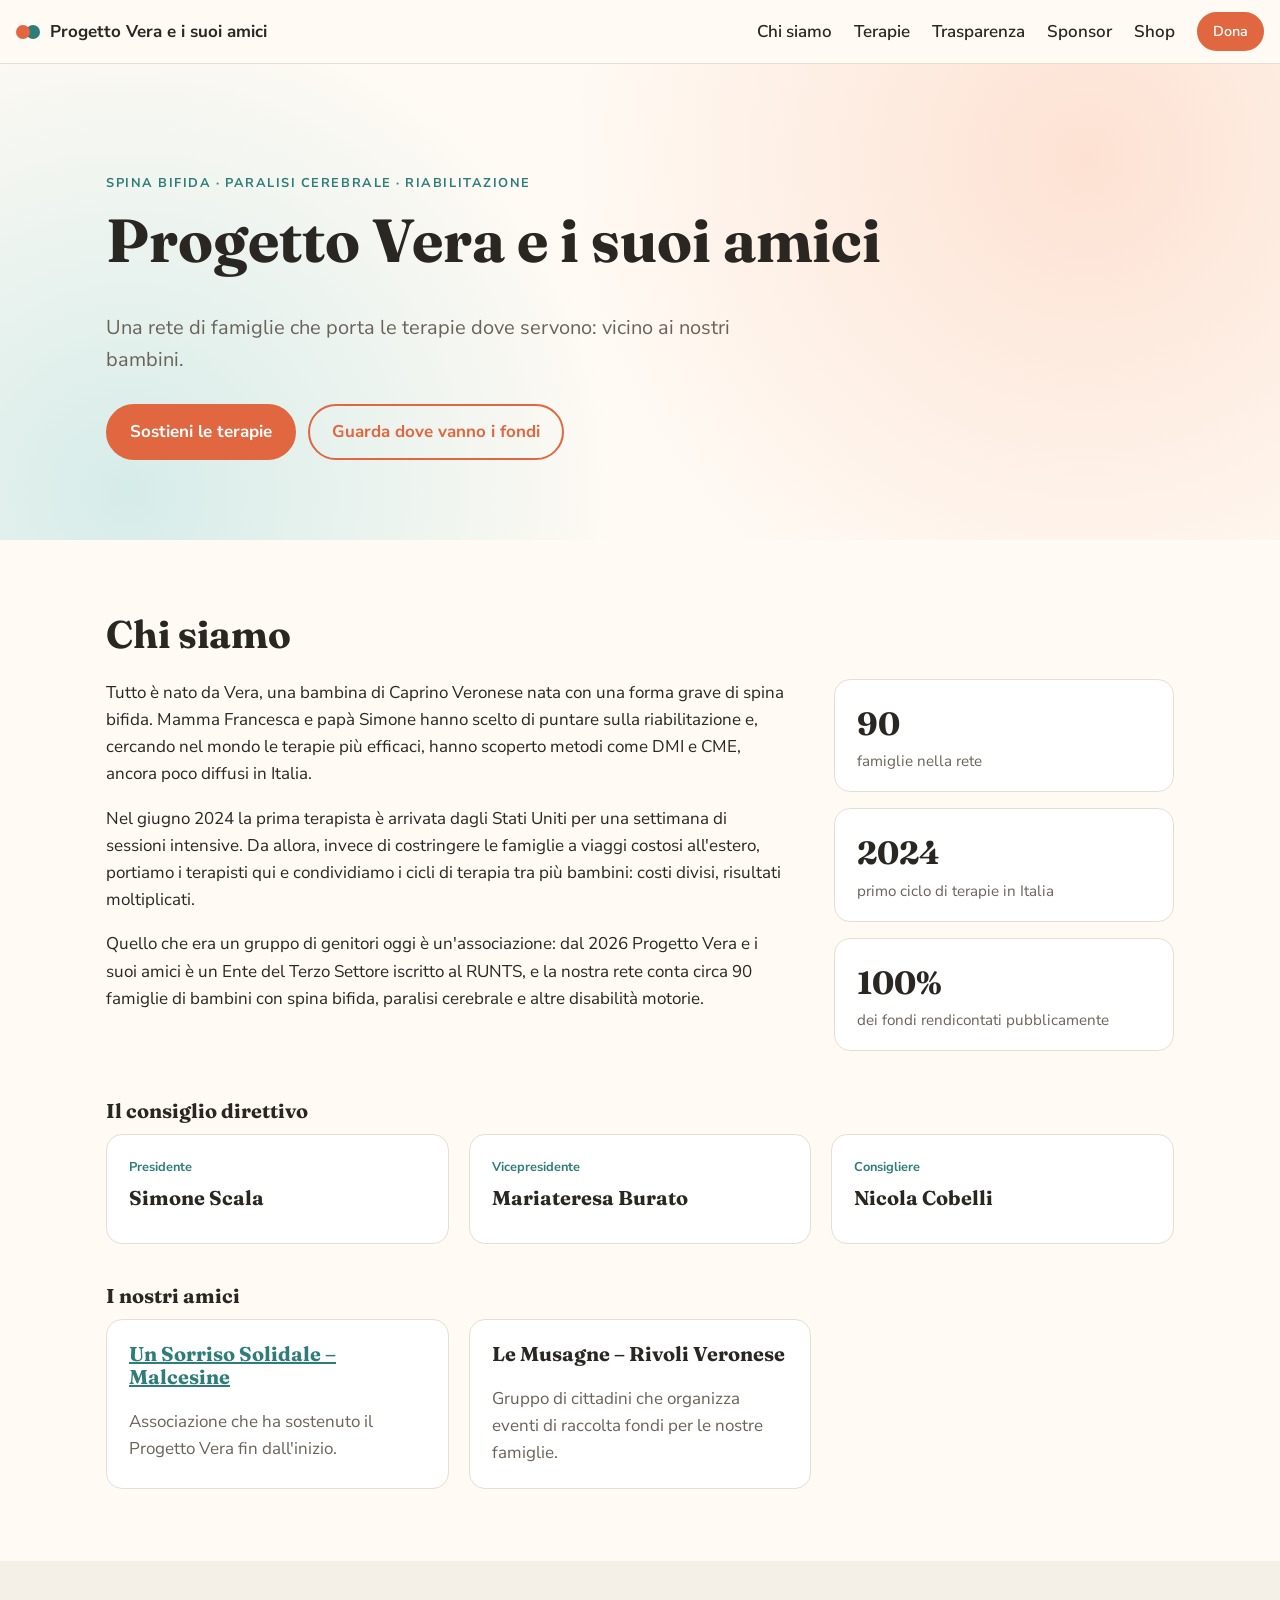
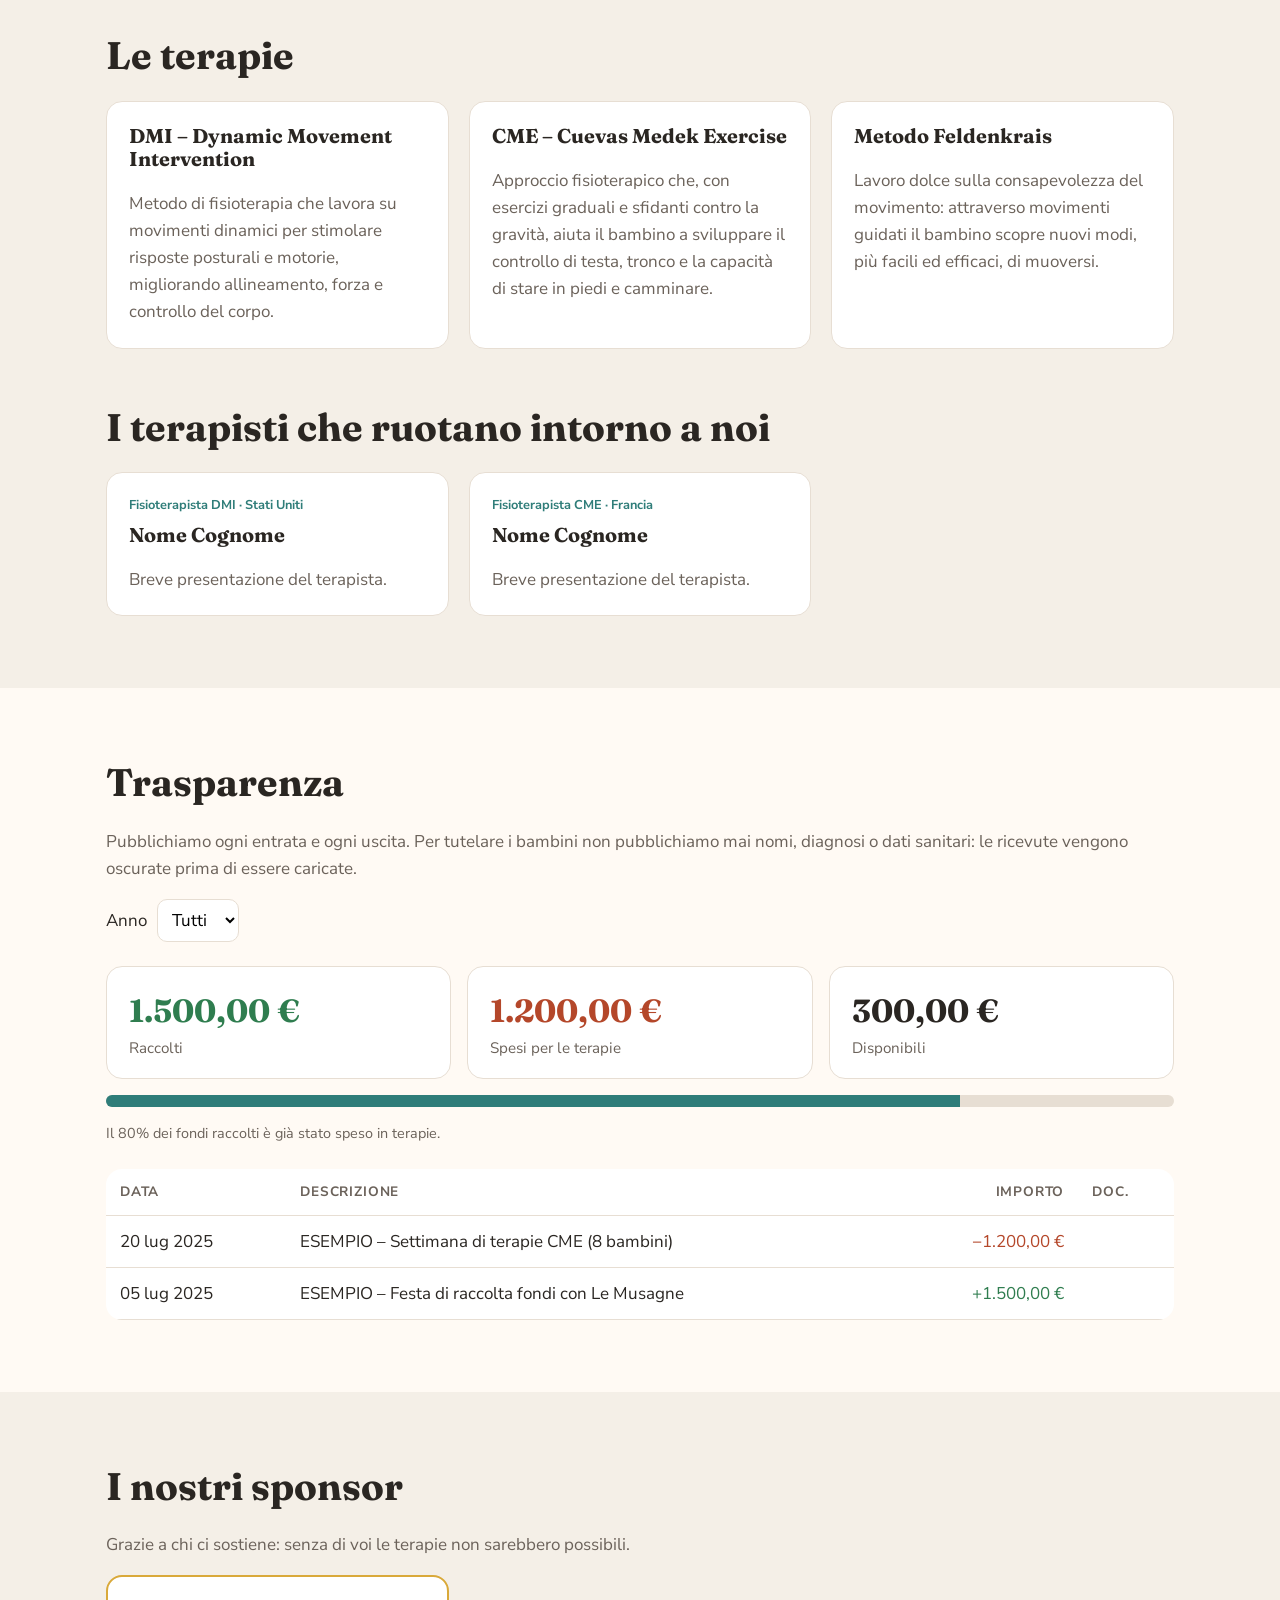
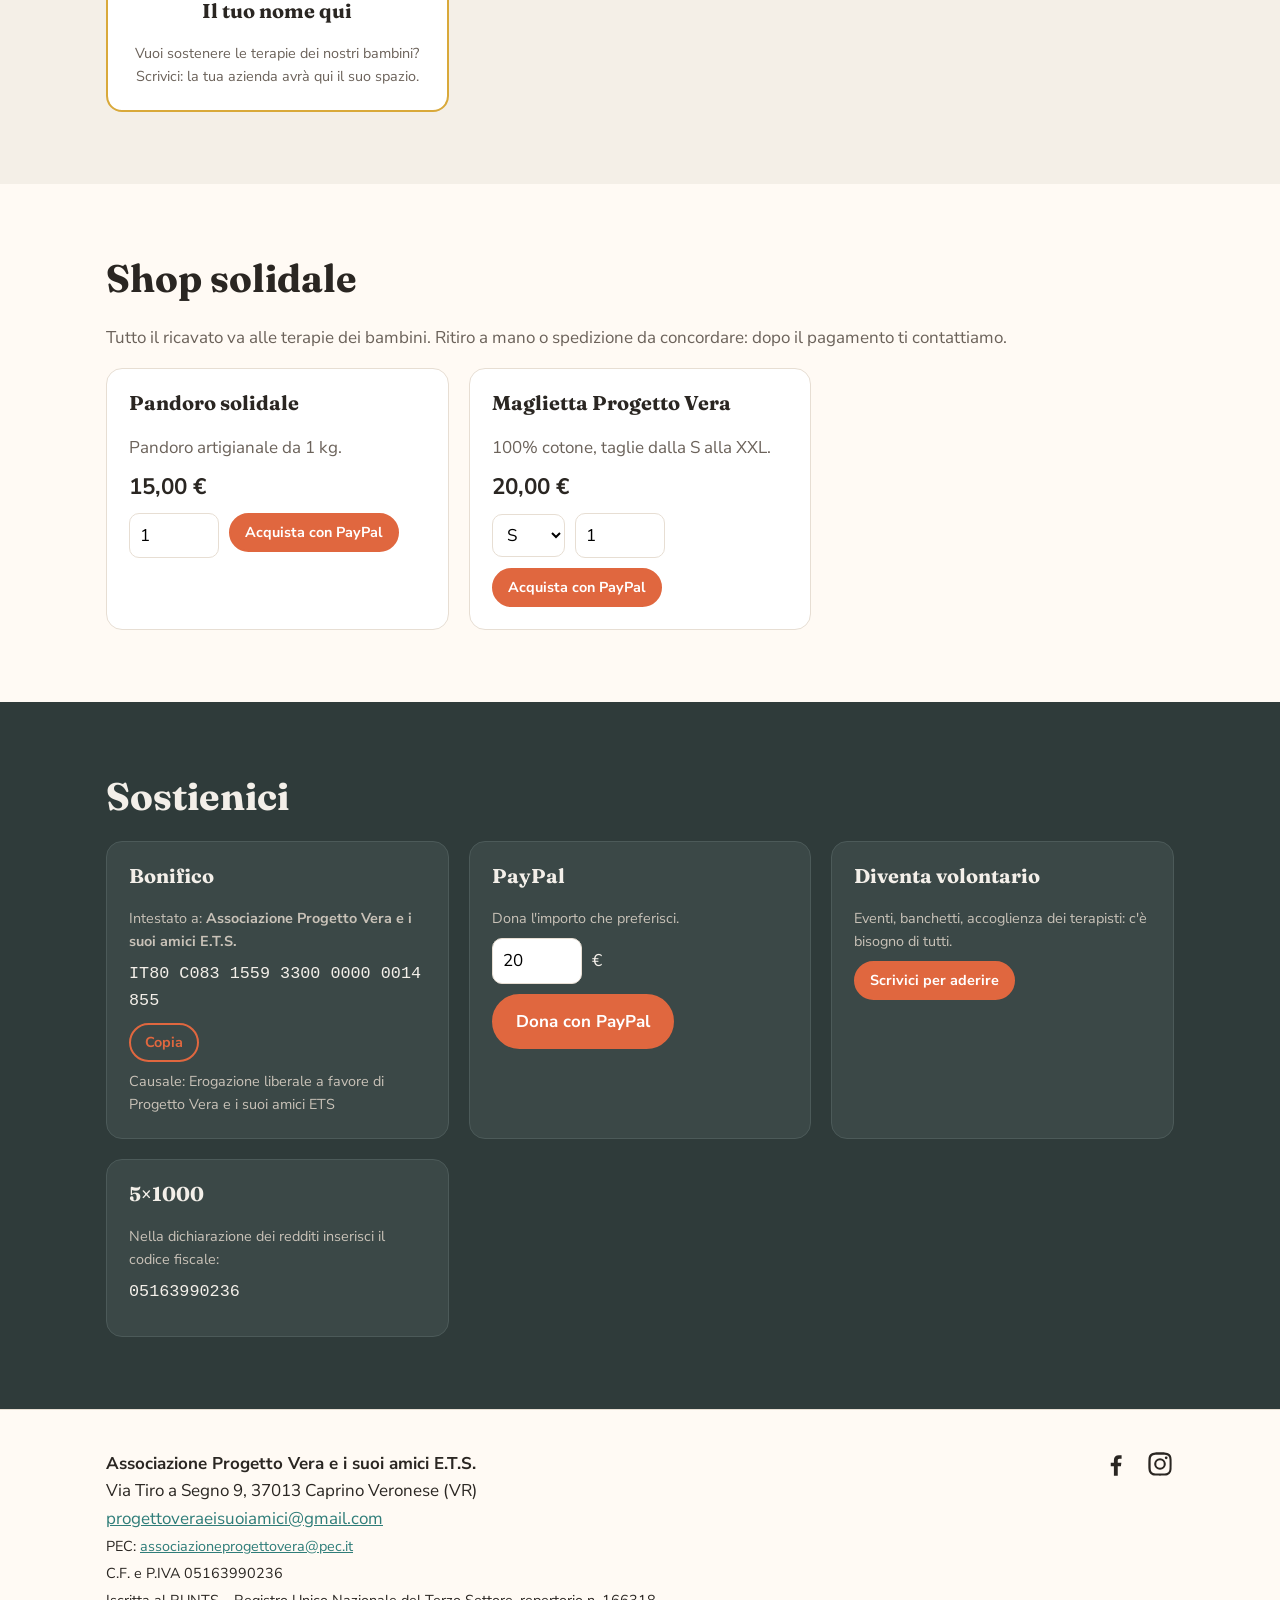
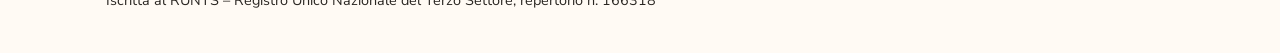
==== index.html @ 897733ba "IBAN, email, Facebook e PayPal dell'associazione; box volontari Co-Authored-By: Claude Opus 5.5 <nor" ====
<!doctype html>
<html lang="it">
<head>
  <meta charset="utf-8">
  <meta name="viewport" content="width=device-width, initial-scale=1">
  <title>Progetto Vera e i suoi amici</title>
  <meta name="description" content="Rete di famiglie di bambini con spina bifida e paralisi cerebrale: portiamo in Italia terapie DMI e CME. Trasparenza totale sui fondi.">
  <link rel="preconnect" href="https://fonts.googleapis.com">
  <link rel="stylesheet" href="https://fonts.googleapis.com/css2?family=Fraunces:wght@600;700&family=Nunito+Sans:wght@400;600;700&display=swap">
  <link rel="stylesheet" href="assets/css/style.css">
</head>
<body>
  <header class="topbar">
    <a href="#" class="brand"><span class="brand-dot"></span><span data-bind="nome">Progetto Vera</span></a>
    <button class="menu-btn" aria-label="Apri menu" aria-expanded="false">☰</button>
    <nav class="nav">
      <a href="#chi-siamo">Chi siamo</a>
      <a href="#terapie">Terapie</a>
      <a href="#trasparenza">Trasparenza</a>
      <a href="#sponsor">Sponsor</a>
      <a href="#shop">Shop</a>
      <a href="#dona" class="btn btn-small">Dona</a>
    </nav>
  </header>

  <main>
    <section class="hero">
      <div class="wrap">
        <p class="eyebrow">Spina bifida · Paralisi cerebrale · Riabilitazione</p>
        <h1 data-bind="nome">Progetto Vera e i suoi amici</h1>
        <p class="lead" data-bind="slogan"></p>
        <div class="hero-cta">
          <a href="#dona" class="btn">Sostieni le terapie</a>
          <a href="#trasparenza" class="btn btn-ghost">Guarda dove vanno i fondi</a>
        </div>
      </div>
    </section>

    <section id="chi-siamo" class="wrap section">
      <h2 data-bind="chi.titolo">Chi siamo</h2>
      <div class="two-col">
        <div id="storia" class="prose"></div>
        <div id="numeri" class="stats"></div>
      </div>
      <h3>Il consiglio direttivo</h3>
      <div id="direttivo" class="grid mb"></div>
      <h3>I nostri amici</h3>
      <div id="amici" class="grid"></div>
    </section>

    <section id="terapie" class="section alt">
      <div class="wrap">
        <h2>Le terapie</h2>
        <div id="lista-terapie" class="grid"></div>
        <h2 class="mt">I terapisti che ruotano intorno a noi</h2>
        <div id="lista-terapisti" class="grid"></div>
      </div>
    </section>

    <section id="galleria" class="wrap section" hidden>
      <h2>I nostri momenti</h2>
      <div id="foto" class="grid gallery"></div>
    </section>

    <section id="trasparenza" class="wrap section">
      <h2>Trasparenza</h2>
      <p id="nota-trasparenza" class="muted"></p>
      <div class="filter">
        <label for="anno">Anno</label>
        <select id="anno"></select>
      </div>
      <div class="stats stats-row">
        <div class="stat"><span id="tot-entrate" class="stat-num pos">–</span><span class="stat-label">Raccolti</span></div>
        <div class="stat"><span id="tot-uscite" class="stat-num neg">–</span><span class="stat-label">Spesi per le terapie</span></div>
        <div class="stat"><span id="saldo" class="stat-num">–</span><span class="stat-label">Disponibili</span></div>
      </div>
      <div class="bar" aria-hidden="true"><span id="bar-fill"></span></div>
      <p class="muted small" id="bar-label"></p>
      <div class="table-wrap">
        <table>
          <thead><tr><th>Data</th><th>Descrizione</th><th class="num">Importo</th><th>Doc.</th></tr></thead>
          <tbody id="movimenti"></tbody>
        </table>
      </div>
    </section>

    <section id="sponsor" class="section alt">
      <div class="wrap">
        <h2>I nostri sponsor</h2>
        <p class="muted">Grazie a chi ci sostiene: senza di voi le terapie non sarebbero possibili.</p>
        <div id="lista-sponsor" class="grid sponsors"></div>
      </div>
    </section>

    <section id="shop" class="wrap section">
      <h2>Shop solidale</h2>
      <p id="nota-shop" class="muted"></p>
      <div id="prodotti" class="grid"></div>
    </section>

    <section id="dona" class="section donate">
      <div class="wrap">
        <h2>Sostienici</h2>
        <div class="grid">
          <div class="card">
            <h3>Bonifico</h3>
            <p class="small muted">Intestato a: <strong data-bind="intestatario_iban"></strong></p>
            <p class="iban"><code id="iban"></code> <button class="btn btn-small btn-ghost" id="copia-iban">Copia</button></p>
            <p class="small muted">Causale: <span data-bind="causale"></span></p>
          </div>
          <div class="card">
            <h3>PayPal</h3>
            <p class="small muted">Dona l'importo che preferisci.</p>
            <form id="dona-paypal" class="row">
              <input type="number" min="1" step="1" value="20" id="importo-dono" aria-label="Importo in euro"> €
              <button class="btn" type="submit">Dona con PayPal</button>
            </form>
          </div>
          <div class="card">
            <h3>Diventa volontario</h3>
            <p class="small muted">Eventi, banchetti, accoglienza dei terapisti: c'è bisogno di tutti.</p>
            <a class="btn btn-small" id="volontario" href="#">Scrivici per aderire</a>
          </div>
          <div class="card" id="box-5x1000" hidden>
            <h3>5×1000</h3>
            <p class="small muted">Nella dichiarazione dei redditi inserisci il codice fiscale:</p>
            <p class="iban"><code data-bind="cinque_per_mille"></code></p>
          </div>
        </div>
      </div>
    </section>
  </main>

  <footer class="footer">
    <div class="wrap footer-grid">
      <div>
        <strong data-bind="nome_legale"></strong><br>
        <span data-bind="sede"></span><br>
        <a id="mail" href="#"></a> <span data-bind="telefono"></span><br>
        <span class="small">PEC: <a id="pec" href="#"></a></span><br>
        <span class="small" id="cf"></span><br>
        <span class="small" data-bind="runts"></span>
      </div>
      <div class="social">
        <a id="fb" href="#" target="_blank" rel="noopener" aria-label="Facebook">
          <svg viewBox="0 0 24 24" width="28" height="28"><path fill="currentColor" d="M13.5 22v-8h2.7l.4-3.1h-3.1V8.9c0-.9.3-1.5 1.6-1.5h1.7V4.6c-.3 0-1.3-.1-2.5-.1-2.4 0-4.1 1.5-4.1 4.2v2.3H7.5V14h2.7v8z"/></svg>
        </a>
        <a id="ig" href="#" target="_blank" rel="noopener" aria-label="Instagram">
          <svg viewBox="0 0 24 24" width="28" height="28"><path fill="currentColor" d="M12 7a5 5 0 1 0 0 10 5 5 0 0 0 0-10zm0 8.2a3.2 3.2 0 1 1 0-6.4 3.2 3.2 0 0 1 0 6.4zM17.3 5.5a1.2 1.2 0 1 0 0 2.4 1.2 1.2 0 0 0 0-2.4zM21.9 7.9c-.1-1.6-.4-3-1.6-4.2S17.7 2.2 16.1 2.1C14.5 2 9.5 2 7.9 2.1 6.3 2.2 4.9 2.5 3.7 3.7S2.2 6.3 2.1 7.9C2 9.5 2 14.5 2.1 16.1c.1 1.6.4 3 1.6 4.2s2.6 1.5 4.2 1.6c1.6.1 6.6.1 8.2 0 1.6-.1 3-.4 4.2-1.6s1.5-2.6 1.6-4.2c.1-1.6.1-6.6 0-8.2zM19.8 18a3.3 3.3 0 0 1-1.8 1.8c-1.3.5-4.3.4-5.9.4s-4.6.1-5.9-.4A3.3 3.3 0 0 1 4.4 18c-.5-1.3-.4-4.3-.4-5.9s-.1-4.6.4-5.9A3.3 3.3 0 0 1 6.2 4.4c1.3-.5 4.3-.4 5.9-.4s4.6-.1 5.9.4a3.3 3.3 0 0 1 1.8 1.8c.5 1.3.4 4.3.4 5.9s.1 4.6-.4 5.9z"/></svg>
        </a>
      </div>
    </div>
  </footer>

  <script src="assets/js/main.js"></script>
</body>
</html>
---- assets/css/style.css ----
:root {
  --bg: #fffaf4;
  --bg-alt: #f4efe7;
  --ink: #2a2622;
  --muted: #6b625a;
  --accent: #e0673f;
  --accent-ink: #fff;
  --accent-2: #2f7d79;
  --card: #fff;
  --line: #e7ded3;
  --pos: #2f7d4f;
  --neg: #b4472a;
  --radius: 16px;
}

* { box-sizing: border-box; }
[hidden] { display: none !important; }
html { scroll-behavior: smooth; }
body {
  margin: 0;
  background: var(--bg);
  color: var(--ink);
  font: 17px/1.6 "Nunito Sans", system-ui, sans-serif;
}
h1, h2, h3 { font-family: Fraunces, Georgia, serif; line-height: 1.15; margin: 0 0 .6em; }
h1 { font-size: clamp(2.2rem, 6vw, 3.8rem); }
h2 { font-size: clamp(1.7rem, 4vw, 2.4rem); }
h3 { font-size: 1.25rem; }
a { color: var(--accent-2); }
img { max-width: 100%; display: block; }

.wrap { max-width: 1100px; margin: 0 auto; padding: 0 16px; }
.section { padding: 72px 16px; }
.wrap.section { padding-left: 16px; padding-right: 16px; }
.alt { background: var(--bg-alt); }
.mt { margin-top: 56px; }
.mb { margin-bottom: 40px; }
.gallery figure { margin: 0; }
.muted { color: var(--muted); }
.small { font-size: .9rem; }

/* Header */
.topbar {
  position: sticky; top: 0; z-index: 10;
  display: flex; align-items: center; justify-content: space-between;
  padding: 12px 16px; background: rgba(255, 250, 244, .94);
  backdrop-filter: blur(8px); border-bottom: 1px solid var(--line);
}
.brand { display: flex; gap: 10px; align-items: center; font-weight: 700; color: var(--ink); text-decoration: none; }
.brand-dot { width: 14px; height: 14px; border-radius: 50%; background: var(--accent); box-shadow: 10px 0 0 var(--accent-2); margin-right: 10px; }
.nav { display: flex; gap: 22px; align-items: center; }
.nav a { color: var(--ink); text-decoration: none; font-weight: 600; }
.nav a.btn { color: var(--accent-ink); }
.menu-btn { display: none; background: none; border: 0; font-size: 1.6rem; cursor: pointer; color: var(--ink); }

@media (max-width: 760px) {
  .menu-btn { display: block; }
  .nav { display: none; position: absolute; top: 100%; left: 0; right: 0; flex-direction: column; padding: 16px; background: var(--bg); border-bottom: 1px solid var(--line); }
  .nav.open { display: flex; }
}

/* Buttons */
.btn {
  display: inline-block; padding: 12px 22px; border-radius: 999px; border: 2px solid var(--accent);
  background: var(--accent); color: var(--accent-ink); font: inherit; font-weight: 700;
  text-decoration: none; cursor: pointer;
}
.btn:hover { filter: brightness(1.05); }
.btn-ghost { background: transparent; color: var(--accent); }
.btn-small { padding: 6px 14px; font-size: .9rem; }
.btn[disabled] { opacity: .5; cursor: not-allowed; }

/* Hero */
.hero { padding: 96px 0 80px; background: radial-gradient(circle at 85% 20%, #fde2d3 0, transparent 45%), radial-gradient(circle at 10% 90%, #d6ece9 0, transparent 40%); }
.eyebrow { text-transform: uppercase; letter-spacing: .12em; font-size: .8rem; font-weight: 700; color: var(--accent-2); }
.lead { font-size: 1.25rem; max-width: 640px; color: var(--muted); }
.hero-cta { display: flex; flex-wrap: wrap; gap: 12px; margin-top: 28px; }

/* Layout */
.two-col { display: grid; grid-template-columns: 2fr 1fr; gap: 48px; align-items: start; margin-bottom: 48px; }
@media (max-width: 760px) { .two-col { grid-template-columns: 1fr; } }
.grid { display: grid; grid-template-columns: repeat(auto-fill, minmax(260px, 1fr)); gap: 20px; }
.card { background: var(--card); border: 1px solid var(--line); border-radius: var(--radius); padding: 22px; display: flex; flex-direction: column; gap: 8px; }
.card img { border-radius: 10px; aspect-ratio: 4/3; object-fit: cover; width: 100%; }
.card .foto { width: 96px; height: 96px; border-radius: 50%; aspect-ratio: 1; }
.card p { margin: 0; }
.tag { display: inline-block; font-size: .8rem; font-weight: 700; color: var(--accent-2); }

/* Stats */
.stats { display: grid; gap: 16px; }
.stats-row { grid-template-columns: repeat(3, 1fr); margin: 24px 0 16px; }
@media (max-width: 600px) { .stats-row { grid-template-columns: 1fr; } }
.stat { background: var(--card); border: 1px solid var(--line); border-radius: var(--radius); padding: 18px 22px; display: flex; flex-direction: column; }
.stat-num { font-family: Fraunces, serif; font-size: 2rem; font-weight: 700; }
.stat-label { color: var(--muted); font-size: .95rem; }
.pos { color: var(--pos); }
.neg { color: var(--neg); }

.bar { height: 12px; background: var(--line); border-radius: 999px; overflow: hidden; }
.bar span { display: block; height: 100%; width: 0; background: var(--accent-2); transition: width .6s; }

/* Table */
.filter { display: flex; gap: 10px; align-items: center; }
select, input { font: inherit; padding: 8px 10px; border: 1px solid var(--line); border-radius: 10px; background: #fff; }
.table-wrap { overflow-x: auto; margin-top: 24px; }
table { width: 100%; border-collapse: collapse; background: var(--card); border-radius: var(--radius); overflow: hidden; }
th, td { padding: 12px 14px; text-align: left; border-bottom: 1px solid var(--line); }
th { font-size: .85rem; text-transform: uppercase; letter-spacing: .06em; color: var(--muted); }
.num { text-align: right; white-space: nowrap; font-variant-numeric: tabular-nums; }

/* Sponsors */
.sponsors .card { align-items: center; text-align: center; }
.sponsors img { aspect-ratio: auto; max-height: 90px; object-fit: contain; width: auto; }
.sponsors .oro { border: 2px solid #d9a93a; }

/* Shop */
.price { font-size: 1.4rem; font-weight: 700; }
.row { display: flex; gap: 10px; align-items: center; flex-wrap: wrap; }
.row input[type=number] { width: 90px; }

/* Donate */
.donate { background: #2f3b3a; color: #f3efe9; }
.donate .card { background: #3b4847; border-color: #4c5a59; color: #f3efe9; }
.donate .muted { color: #c9c2b8; }
.iban code { display: block; margin-bottom: 8px; font-size: 1.05rem; word-break: break-all; }
.card .btn { align-self: flex-start; }

/* Footer */
.footer { padding: 40px 0; border-top: 1px solid var(--line); }
.footer-grid { display: flex; justify-content: space-between; gap: 24px; flex-wrap: wrap; }
.social { display: flex; gap: 16px; }
.social a { color: var(--ink); }
.prose p { margin: 0 0 1em; }
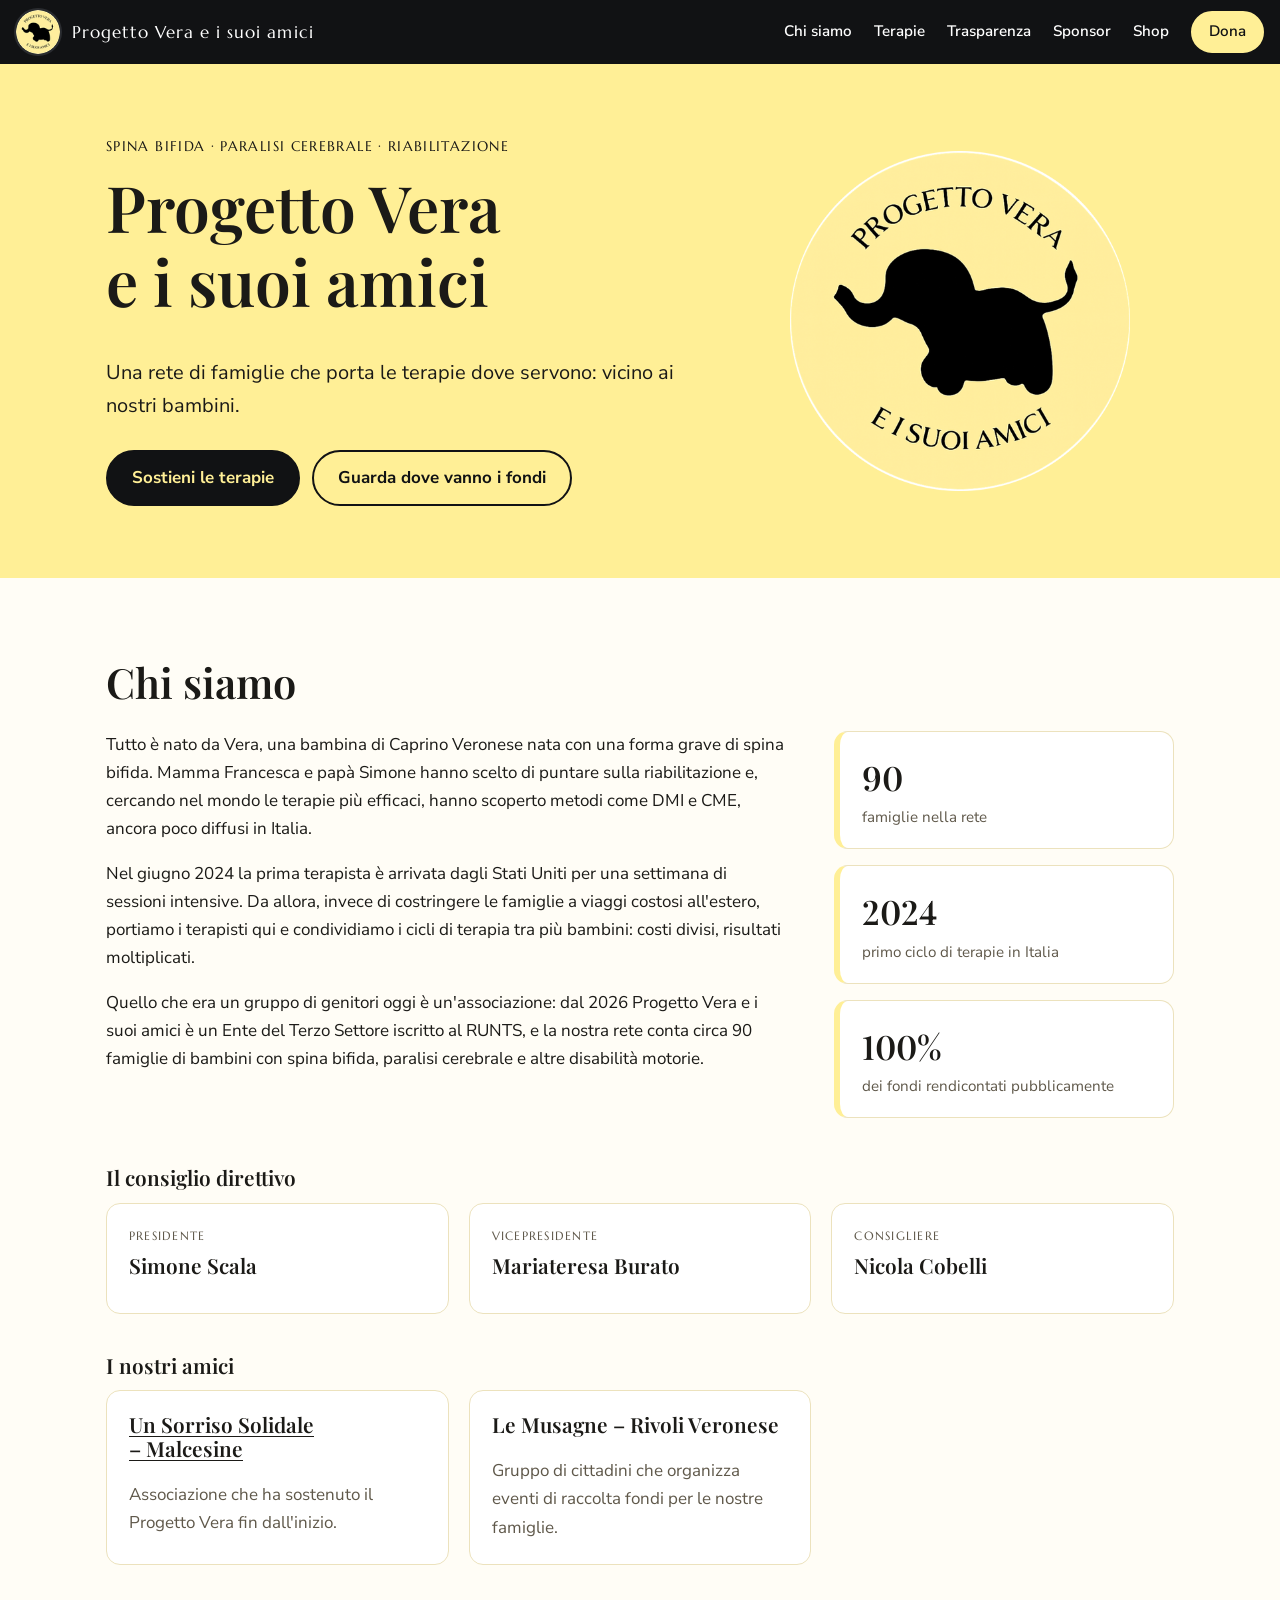
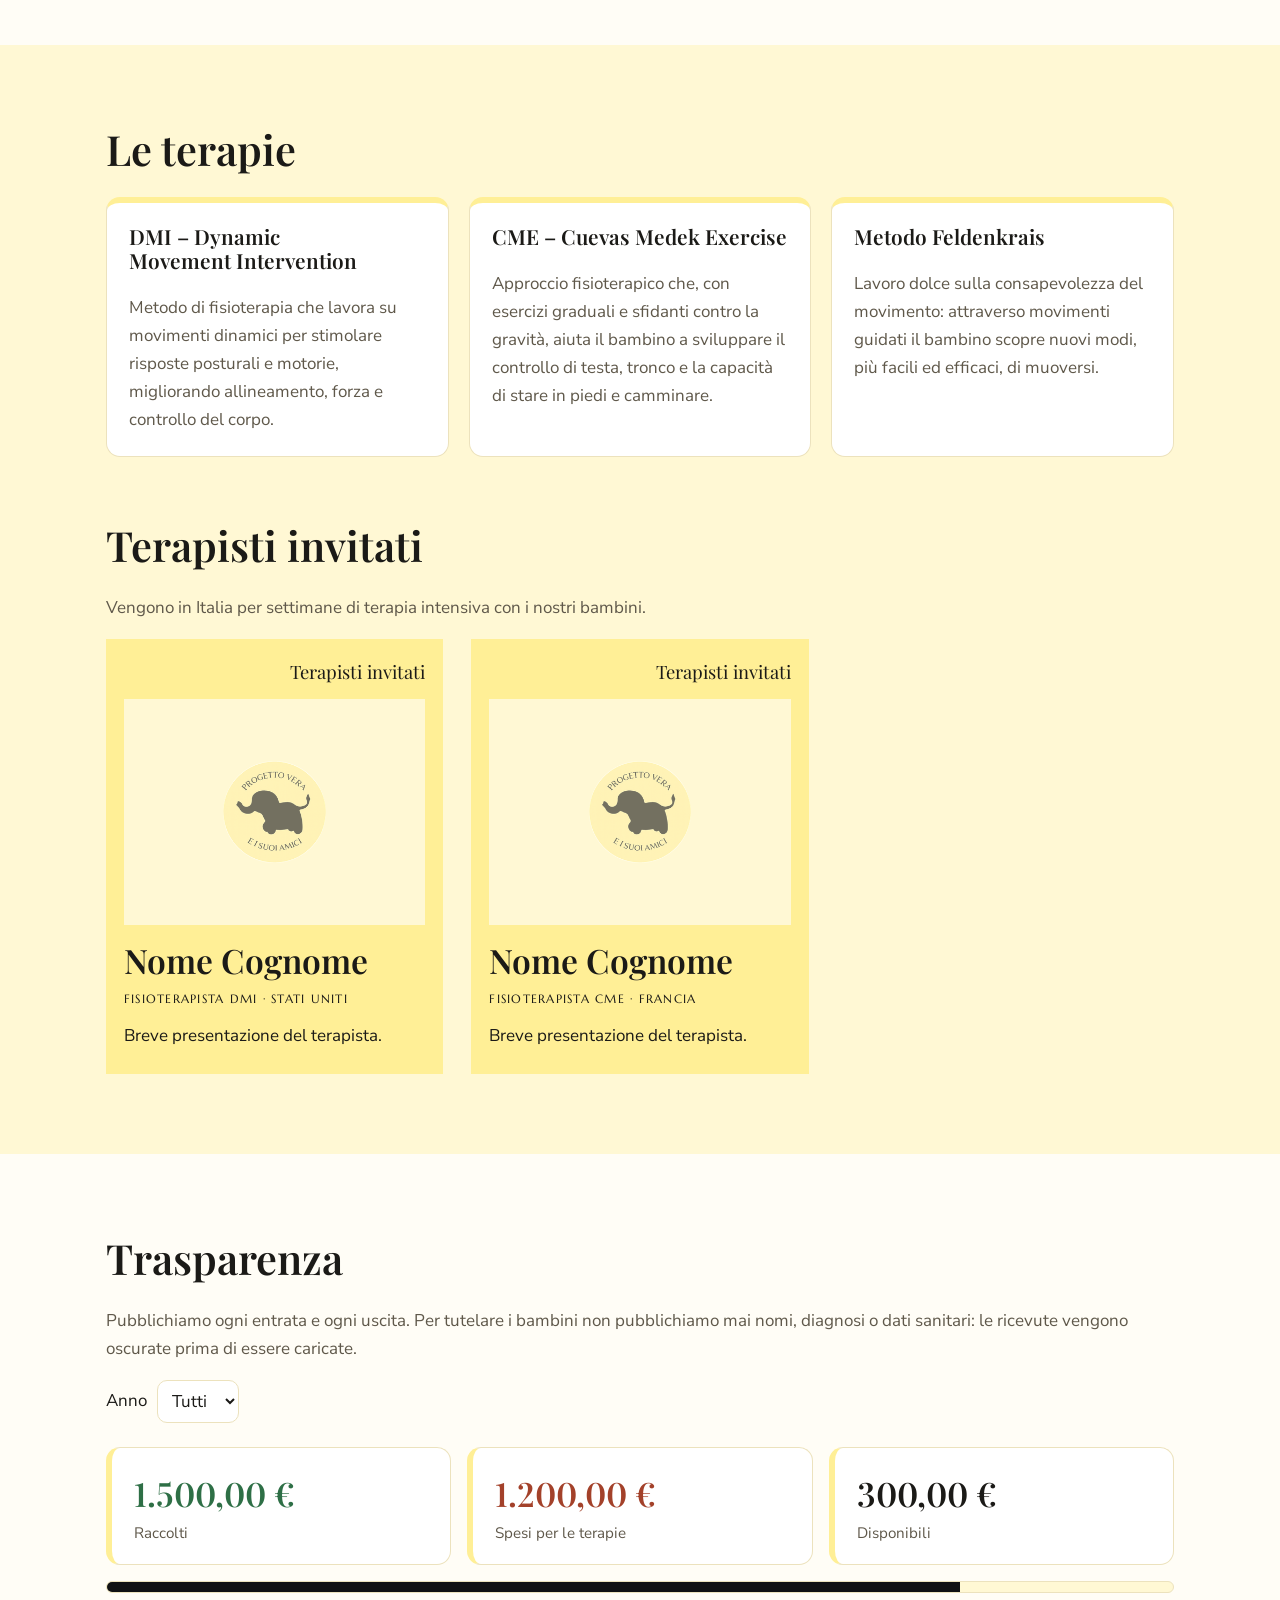
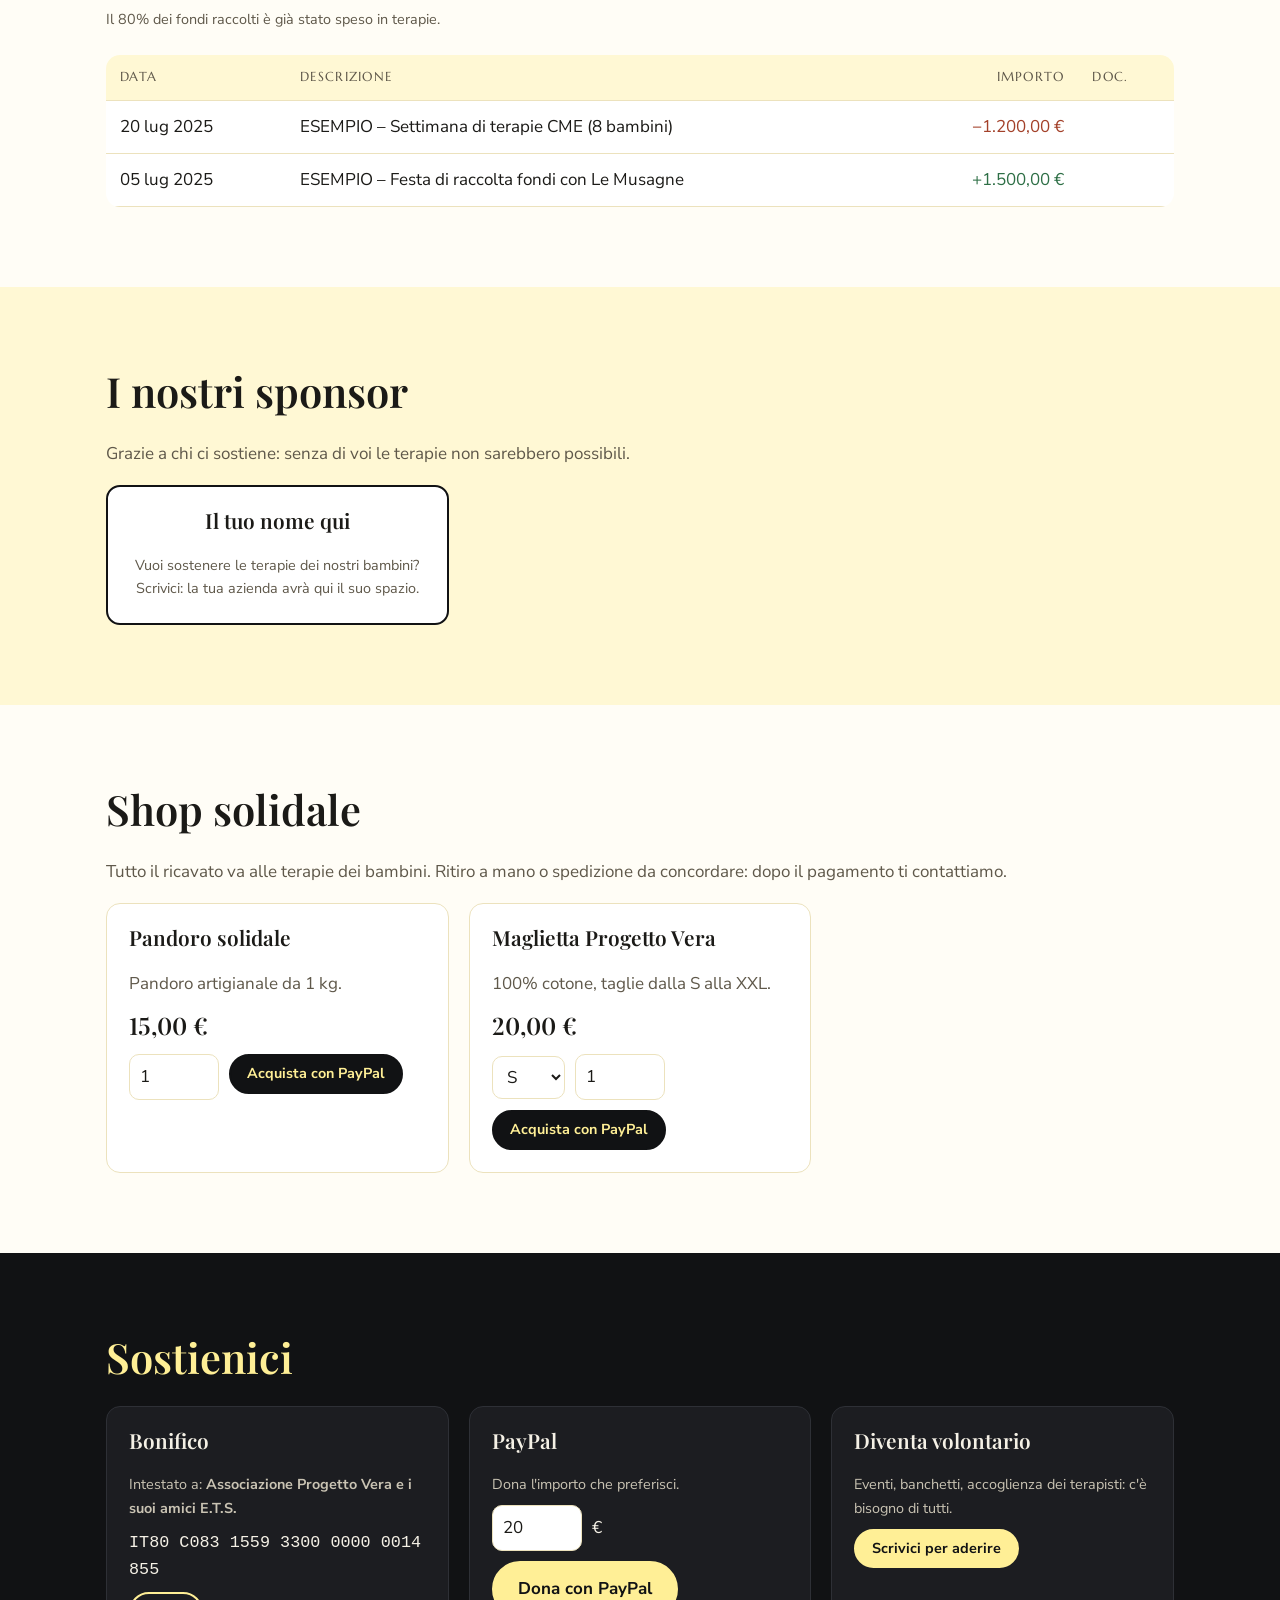
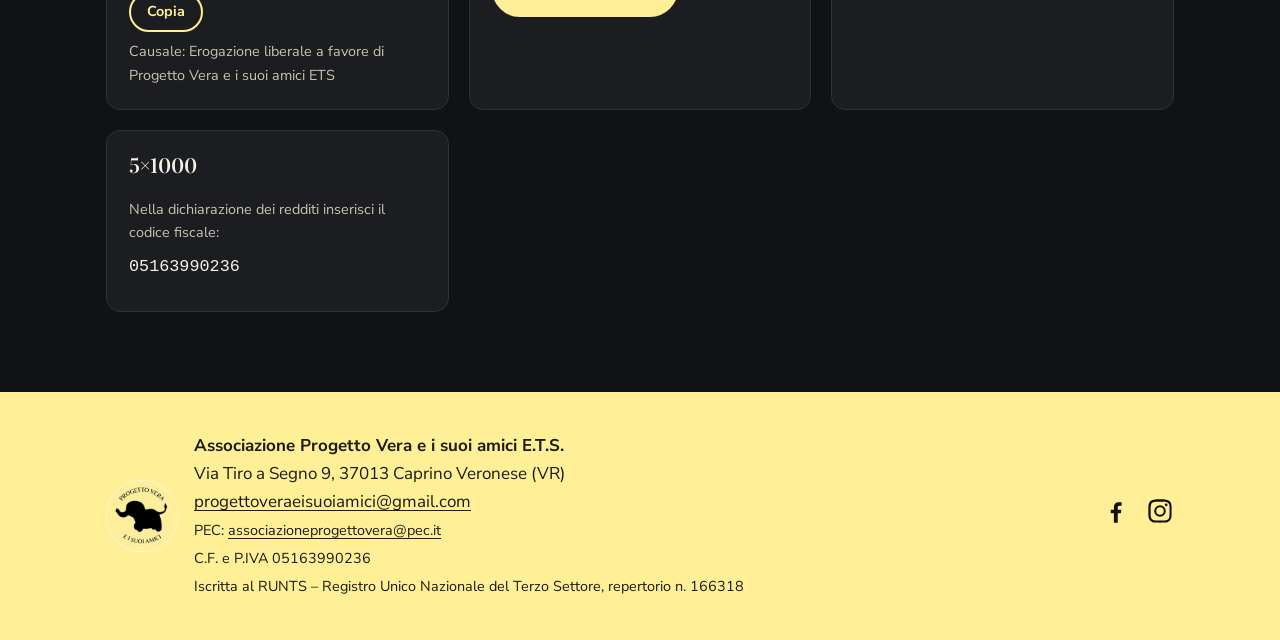
==== commit 60d048fc: "Stile coerente con logo e Instagram: giallo e nero, Playfair e Marcellus, terapisti invitati come i " ====
--- a/index.html
+++ b/index.html
@@ -6,12 +6,16 @@
   <title>Progetto Vera e i suoi amici</title>
   <meta name="description" content="Rete di famiglie di bambini con spina bifida e paralisi cerebrale: portiamo in Italia terapie DMI e CME. Trasparenza totale sui fondi.">
   <link rel="preconnect" href="https://fonts.googleapis.com">
-  <link rel="stylesheet" href="https://fonts.googleapis.com/css2?family=Fraunces:wght@600;700&family=Nunito+Sans:wght@400;600;700&display=swap">
+  <link rel="stylesheet" href="https://fonts.googleapis.com/css2?family=Playfair+Display:wght@500;600&family=Marcellus&family=Nunito+Sans:wght@400;600;700&display=swap">
+  <link rel="icon" type="image/png" href="images/logo-64.png">
+  <link rel="apple-touch-icon" href="images/logo-192.png">
+  <meta property="og:image" content="images/logo-512.png">
+  <meta name="theme-color" content="#111214">
   <link rel="stylesheet" href="assets/css/style.css">
 </head>
 <body>
   <header class="topbar">
-    <a href="#" class="brand"><span class="brand-dot"></span><span data-bind="nome">Progetto Vera</span></a>
+    <a href="#" class="brand"><img src="images/logo-64.png" alt="" width="44" height="44"><span data-bind="nome">Progetto Vera</span></a>
     <button class="menu-btn" aria-label="Apri menu" aria-expanded="false">☰</button>
     <nav class="nav">
       <a href="#chi-siamo">Chi siamo</a>
@@ -19,6 +23,7 @@
       <a href="#trasparenza">Trasparenza</a>
       <a href="#sponsor">Sponsor</a>
       <a href="#shop">Shop</a>
+      <a href="#infermieri" class="link-infermieri" hidden>Infermieri</a>
       <a href="#dona" class="btn btn-small">Dona</a>
     </nav>
   </header>
@@ -26,13 +31,16 @@
   <main>
     <section class="hero">
       <div class="wrap">
-        <p class="eyebrow">Spina bifida · Paralisi cerebrale · Riabilitazione</p>
-        <h1 data-bind="nome">Progetto Vera e i suoi amici</h1>
-        <p class="lead" data-bind="slogan"></p>
-        <div class="hero-cta">
-          <a href="#dona" class="btn">Sostieni le terapie</a>
-          <a href="#trasparenza" class="btn btn-ghost">Guarda dove vanno i fondi</a>
+        <div>
+          <p class="eyebrow">Spina bifida · Paralisi cerebrale · Riabilitazione</p>
+          <h1 data-bind="nome">Progetto Vera e i suoi amici</h1>
+          <p class="lead" data-bind="slogan"></p>
+          <div class="hero-cta">
+            <a href="#dona" class="btn">Sostieni le terapie</a>
+            <a href="#trasparenza" class="btn btn-ghost">Guarda dove vanno i fondi</a>
+          </div>
         </div>
+        <img class="hero-logo" src="images/logo-512.png" alt="Logo di Progetto Vera e i suoi amici: un elefantino nero su un cerchio giallo" width="340" height="340">
       </div>
     </section>
 
@@ -52,8 +60,9 @@
       <div class="wrap">
         <h2>Le terapie</h2>
         <div id="lista-terapie" class="grid"></div>
-        <h2 class="mt">I terapisti che ruotano intorno a noi</h2>
-        <div id="lista-terapisti" class="grid"></div>
+        <h2 class="mt">Terapisti invitati</h2>
+        <p class="muted">Vengono in Italia per settimane di terapia intensiva con i nostri bambini.</p>
+        <div id="lista-terapisti" class="terapisti"></div>
       </div>
     </section>
 
@@ -98,6 +107,26 @@
       <div id="prodotti" class="grid"></div>
     </section>
 
+    <section id="infermieri" class="wrap section" hidden>
+      <h2>Infermieri per le famiglie</h2>
+      <p>Molti dei nostri bambini hanno bisogno, a scuola o a casa, di prestazioni come il cateterismo intermittente o le iniezioni.
+        Mettiamo in contatto le famiglie associate con infermieri iscritti all'albo e assicurati, verificati da noi.</p>
+      <p class="muted small">Progetto Vera e i suoi amici ETS mette in contatto famiglie e infermieri, ma non sceglie, non garantisce
+        e non è parte della prestazione. Il rapporto professionale e il pagamento sono tra famiglia e infermiere.</p>
+      <div class="grid">
+        <div class="card">
+          <h3>Sei infermiere?</h3>
+          <p class="muted">Iscriviti: dopo la verifica di albo e polizza RC il tuo profilo sarà visibile solo alle famiglie associate.</p>
+          <a class="btn btn-small" id="link-adesione" href="#" target="_blank" rel="noopener">Iscriviti</a>
+        </div>
+        <div class="card">
+          <h3>Sei una famiglia associata?</h3>
+          <p class="muted">Dicci cosa serve e dove: un volontario ti richiama con i contatti degli infermieri adatti.</p>
+          <a class="btn btn-small" id="link-famiglie" href="#" target="_blank" rel="noopener nofollow">Chiedi un infermiere</a>
+        </div>
+      </div>
+    </section>
+
     <section id="dona" class="section donate">
       <div class="wrap">
         <h2>Sostienici</h2>
@@ -133,13 +162,16 @@
 
   <footer class="footer">
     <div class="wrap footer-grid">
-      <div>
+      <div class="footer-brand">
+        <img src="images/logo-192.png" alt="" width="72" height="72">
+        <div>
         <strong data-bind="nome_legale"></strong><br>
         <span data-bind="sede"></span><br>
         <a id="mail" href="#"></a> <span data-bind="telefono"></span><br>
         <span class="small">PEC: <a id="pec" href="#"></a></span><br>
         <span class="small" id="cf"></span><br>
         <span class="small" data-bind="runts"></span>
+        </div>
       </div>
       <div class="social">
         <a id="fb" href="#" target="_blank" rel="noopener" aria-label="Facebook">
--- a/assets/css/style.css
+++ b/assets/css/style.css
@@ -1,133 +1,168 @@
+/* Identità dal logo e dalla pagina Instagram: giallo burro, nero, Playfair per i titoli, Marcellus per le maiuscole. */
 :root {
-  --bg: #fffaf4;
-  --bg-alt: #f4efe7;
-  --ink: #2a2622;
-  --muted: #6b625a;
-  --accent: #e0673f;
-  --accent-ink: #fff;
-  --accent-2: #2f7d79;
+  --giallo: #ffef96;        /* fondo dei post e del logo */
+  --giallo-chiaro: #fff8d4;
+  --nero: #111214;          /* barra di Instagram, sagoma dell'elefante */
+  --bg: #fffdf6;
+  --ink: #1b1a17;
+  --muted: #5f584a;
+  --line: #ece2bd;
   --card: #fff;
-  --line: #e7ded3;
-  --pos: #2f7d4f;
-  --neg: #b4472a;
-  --radius: 16px;
+  --pos: #2e6f46;
+  --neg: #a3412a;
+  --radius: 14px;
+  --titoli: "Playfair Display", Georgia, "Times New Roman", serif;
+  --maiuscole: Marcellus, Optima, "Trebuchet MS", sans-serif;
+  --testo: "Nunito Sans", system-ui, -apple-system, "Segoe UI", sans-serif;
 }
 
 * { box-sizing: border-box; }
 [hidden] { display: none !important; }
 html { scroll-behavior: smooth; }
+@media (prefers-reduced-motion: reduce) { html { scroll-behavior: auto; } }
 body {
   margin: 0;
   background: var(--bg);
   color: var(--ink);
-  font: 17px/1.6 "Nunito Sans", system-ui, sans-serif;
+  font: 17px/1.65 var(--testo);
 }
-h1, h2, h3 { font-family: Fraunces, Georgia, serif; line-height: 1.15; margin: 0 0 .6em; }
-h1 { font-size: clamp(2.2rem, 6vw, 3.8rem); }
-h2 { font-size: clamp(1.7rem, 4vw, 2.4rem); }
-h3 { font-size: 1.25rem; }
-a { color: var(--accent-2); }
+h1, h2, h3 { font-family: var(--titoli); font-weight: 600; line-height: 1.15; margin: 0 0 .6em; text-wrap: balance; font-variant-numeric: lining-nums; }
+h1 { font-size: clamp(2.3rem, 6vw, 4rem); }
+h2 { font-size: clamp(1.8rem, 4vw, 2.6rem); }
+h3 { font-size: 1.3rem; }
+a { color: var(--ink); text-decoration-thickness: 1px; text-underline-offset: 3px; }
 img { max-width: 100%; display: block; }
+:focus-visible { outline: 3px solid var(--nero); outline-offset: 2px; }
 
 .wrap { max-width: 1100px; margin: 0 auto; padding: 0 16px; }
-.section { padding: 72px 16px; }
+.section { padding: 80px 16px; }
 .wrap.section { padding-left: 16px; padding-right: 16px; }
-.alt { background: var(--bg-alt); }
-.mt { margin-top: 56px; }
+.alt { background: var(--giallo-chiaro); }
+.mt { margin-top: 64px; }
 .mb { margin-bottom: 40px; }
 .gallery figure { margin: 0; }
 .muted { color: var(--muted); }
 .small { font-size: .9rem; }
+.maiuscolo, .eyebrow, .tag, th {
+  font-family: var(--maiuscole); text-transform: uppercase; letter-spacing: .1em; font-weight: 400;
+}
 
-/* Header */
+/* Barra in alto: nera come quella di Instagram */
 .topbar {
   position: sticky; top: 0; z-index: 10;
-  display: flex; align-items: center; justify-content: space-between;
-  padding: 12px 16px; background: rgba(255, 250, 244, .94);
-  backdrop-filter: blur(8px); border-bottom: 1px solid var(--line);
+  display: flex; align-items: center; justify-content: space-between; gap: 16px;
+  padding: 10px 16px; background: var(--nero); color: #fff;
 }
-.brand { display: flex; gap: 10px; align-items: center; font-weight: 700; color: var(--ink); text-decoration: none; }
-.brand-dot { width: 14px; height: 14px; border-radius: 50%; background: var(--accent); box-shadow: 10px 0 0 var(--accent-2); margin-right: 10px; }
+.brand { display: flex; gap: 12px; align-items: center; color: #fff; text-decoration: none; font-family: var(--maiuscole); letter-spacing: .06em; }
+.brand img { width: 44px; height: 44px; border-radius: 50%; box-shadow: 0 0 0 2px #2a2c30; }
 .nav { display: flex; gap: 22px; align-items: center; }
-.nav a { color: var(--ink); text-decoration: none; font-weight: 600; }
-.nav a.btn { color: var(--accent-ink); }
-.menu-btn { display: none; background: none; border: 0; font-size: 1.6rem; cursor: pointer; color: var(--ink); }
+.nav a { color: #fff; text-decoration: none; font-weight: 600; font-size: .95rem; }
+.nav a:hover { color: var(--giallo); }
+.nav a.btn { color: var(--nero); background: var(--giallo); border-color: var(--giallo); }
+.menu-btn { display: none; background: none; border: 0; font-size: 1.6rem; cursor: pointer; color: #fff; }
 
-@media (max-width: 760px) {
+@media (max-width: 860px) {
   .menu-btn { display: block; }
-  .nav { display: none; position: absolute; top: 100%; left: 0; right: 0; flex-direction: column; padding: 16px; background: var(--bg); border-bottom: 1px solid var(--line); }
+  .nav { display: none; position: absolute; top: 100%; left: 0; right: 0; flex-direction: column; align-items: flex-start; padding: 16px; background: var(--nero); }
   .nav.open { display: flex; }
 }
 
-/* Buttons */
+/* Pulsanti: neri con scritta gialla, come la sagoma sul giallo */
 .btn {
-  display: inline-block; padding: 12px 22px; border-radius: 999px; border: 2px solid var(--accent);
-  background: var(--accent); color: var(--accent-ink); font: inherit; font-weight: 700;
+  display: inline-block; padding: 12px 24px; border-radius: 999px; border: 2px solid var(--nero);
+  background: var(--nero); color: var(--giallo); font: inherit; font-weight: 700;
   text-decoration: none; cursor: pointer;
 }
-.btn:hover { filter: brightness(1.05); }
-.btn-ghost { background: transparent; color: var(--accent); }
-.btn-small { padding: 6px 14px; font-size: .9rem; }
+.btn:hover { background: #2a2c30; }
+.btn-ghost { background: transparent; color: var(--nero); }
+.btn-ghost:hover { background: var(--nero); color: var(--giallo); }
+.btn-small { padding: 6px 16px; font-size: .9rem; }
 .btn[disabled] { opacity: .5; cursor: not-allowed; }
 
-/* Hero */
-.hero { padding: 96px 0 80px; background: radial-gradient(circle at 85% 20%, #fde2d3 0, transparent 45%), radial-gradient(circle at 10% 90%, #d6ece9 0, transparent 40%); }
-.eyebrow { text-transform: uppercase; letter-spacing: .12em; font-size: .8rem; font-weight: 700; color: var(--accent-2); }
-.lead { font-size: 1.25rem; max-width: 640px; color: var(--muted); }
+/* Apertura: fondo giallo con il logo */
+.hero { padding: 72px 0; background: var(--giallo); }
+.hero .wrap { display: grid; grid-template-columns: 1.4fr 1fr; gap: 40px; align-items: center; }
+.hero-logo { width: min(340px, 100%); justify-self: center; }
+@media (max-width: 760px) {
+  .hero .wrap { grid-template-columns: 1fr; }
+  .hero-logo { width: 190px; order: -1; }
+}
+.eyebrow { font-size: .85rem; color: var(--ink); margin: 0 0 12px; }
+.lead { font-size: 1.25rem; max-width: 600px; color: var(--ink); }
 .hero-cta { display: flex; flex-wrap: wrap; gap: 12px; margin-top: 28px; }
 
 /* Layout */
 .two-col { display: grid; grid-template-columns: 2fr 1fr; gap: 48px; align-items: start; margin-bottom: 48px; }
+.two-col > * { min-width: 0; }
 @media (max-width: 760px) { .two-col { grid-template-columns: 1fr; } }
 .grid { display: grid; grid-template-columns: repeat(auto-fill, minmax(260px, 1fr)); gap: 20px; }
 .card { background: var(--card); border: 1px solid var(--line); border-radius: var(--radius); padding: 22px; display: flex; flex-direction: column; gap: 8px; }
-.card img { border-radius: 10px; aspect-ratio: 4/3; object-fit: cover; width: 100%; }
-.card .foto { width: 96px; height: 96px; border-radius: 50%; aspect-ratio: 1; }
+.card img { border-radius: 8px; aspect-ratio: 4/3; object-fit: cover; width: 100%; }
 .card p { margin: 0; }
-.tag { display: inline-block; font-size: .8rem; font-weight: 700; color: var(--accent-2); }
+.tag { display: inline-block; font-size: .78rem; color: var(--muted); }
 
-/* Stats */
+/* Terapie: titolo, descrizione e una riga gialla come segno */
+.terapia { border-top: 6px solid var(--giallo); }
+
+/* Terapisti invitati: come i post, foto grande su fondo giallo e nome in Playfair */
+.terapisti { display: grid; grid-template-columns: repeat(auto-fill, minmax(300px, 1fr)); gap: 28px; }
+.terapista { margin: 0; background: var(--giallo); padding: 18px 18px 24px; display: flex; flex-direction: column; }
+.terapista .etichetta { font-family: var(--titoli); font-size: 1.15rem; text-align: right; margin: 0 0 12px; }
+.terapista .foto { aspect-ratio: 4/3; width: 100%; object-fit: cover; background: var(--giallo-chiaro); }
+.terapista .foto-vuota { aspect-ratio: 4/3; display: grid; place-items: center; background: var(--giallo-chiaro); }
+.terapista .foto-vuota img { width: 34%; opacity: .55; }
+.terapista h3 { font-size: clamp(1.6rem, 3vw, 2.1rem); margin: 16px 0 4px; }
+.terapista .tag { color: var(--ink); }
+.terapista p { margin: 10px 0 0; }
+
+/* Numeri */
 .stats { display: grid; gap: 16px; }
 .stats-row { grid-template-columns: repeat(3, 1fr); margin: 24px 0 16px; }
 @media (max-width: 600px) { .stats-row { grid-template-columns: 1fr; } }
-.stat { background: var(--card); border: 1px solid var(--line); border-radius: var(--radius); padding: 18px 22px; display: flex; flex-direction: column; }
-.stat-num { font-family: Fraunces, serif; font-size: 2rem; font-weight: 700; }
+.stat { background: var(--card); border: 1px solid var(--line); border-left: 6px solid var(--giallo); border-radius: var(--radius); padding: 18px 22px; display: flex; flex-direction: column; }
+.stat-num { font-family: var(--titoli); font-size: 2.1rem; font-weight: 600; font-variant-numeric: lining-nums tabular-nums; }
 .stat-label { color: var(--muted); font-size: .95rem; }
 .pos { color: var(--pos); }
 .neg { color: var(--neg); }
 
-.bar { height: 12px; background: var(--line); border-radius: 999px; overflow: hidden; }
-.bar span { display: block; height: 100%; width: 0; background: var(--accent-2); transition: width .6s; }
+.bar { height: 12px; background: var(--giallo-chiaro); border: 1px solid var(--line); border-radius: 999px; overflow: hidden; }
+.bar span { display: block; height: 100%; width: 0; background: var(--nero); transition: width .6s; }
 
-/* Table */
+/* Tabella */
 .filter { display: flex; gap: 10px; align-items: center; }
-select, input { font: inherit; padding: 8px 10px; border: 1px solid var(--line); border-radius: 10px; background: #fff; }
+select, input { font: inherit; padding: 8px 10px; border: 1px solid var(--line); border-radius: 10px; background: #fff; color: var(--ink); }
 .table-wrap { overflow-x: auto; margin-top: 24px; }
 table { width: 100%; border-collapse: collapse; background: var(--card); border-radius: var(--radius); overflow: hidden; }
 th, td { padding: 12px 14px; text-align: left; border-bottom: 1px solid var(--line); }
-th { font-size: .85rem; text-transform: uppercase; letter-spacing: .06em; color: var(--muted); }
+th { font-size: .8rem; color: var(--muted); background: var(--giallo-chiaro); }
 .num { text-align: right; white-space: nowrap; font-variant-numeric: tabular-nums; }
 
-/* Sponsors */
+/* Sponsor */
 .sponsors .card { align-items: center; text-align: center; }
 .sponsors img { aspect-ratio: auto; max-height: 90px; object-fit: contain; width: auto; }
-.sponsors .oro { border: 2px solid #d9a93a; }
+.sponsors .oro { border: 2px solid var(--nero); }
 
 /* Shop */
-.price { font-size: 1.4rem; font-weight: 700; }
+.price { font-family: var(--titoli); font-size: 1.5rem; font-weight: 600; font-variant-numeric: lining-nums; }
 .row { display: flex; gap: 10px; align-items: center; flex-wrap: wrap; }
 .row input[type=number] { width: 90px; }
 
-/* Donate */
-.donate { background: #2f3b3a; color: #f3efe9; }
-.donate .card { background: #3b4847; border-color: #4c5a59; color: #f3efe9; }
-.donate .muted { color: #c9c2b8; }
+/* Sostienici: nero, con i pulsanti gialli */
+.donate { background: var(--nero); color: #f5f1e6; }
+.donate h2 { color: var(--giallo); }
+.donate .card { background: #1c1d21; border-color: #2e3036; color: #f5f1e6; }
+.donate .muted { color: #c9c3b3; }
+.donate .btn { background: var(--giallo); color: var(--nero); border-color: var(--giallo); }
+.donate .btn-ghost { background: transparent; color: var(--giallo); }
+.donate a { color: var(--giallo); }
 .iban code { display: block; margin-bottom: 8px; font-size: 1.05rem; word-break: break-all; }
 .card .btn { align-self: flex-start; }
 
-/* Footer */
-.footer { padding: 40px 0; border-top: 1px solid var(--line); }
-.footer-grid { display: flex; justify-content: space-between; gap: 24px; flex-wrap: wrap; }
+/* Piede */
+.footer { padding: 40px 0; background: var(--giallo); }
+.footer-grid { display: flex; justify-content: space-between; gap: 24px; flex-wrap: wrap; align-items: center; }
+.footer-brand { display: flex; gap: 16px; align-items: center; }
+.footer-brand img { width: 72px; height: 72px; }
 .social { display: flex; gap: 16px; }
-.social a { color: var(--ink); }
+.social a { color: var(--nero); }
 .prose p { margin: 0 0 1em; }
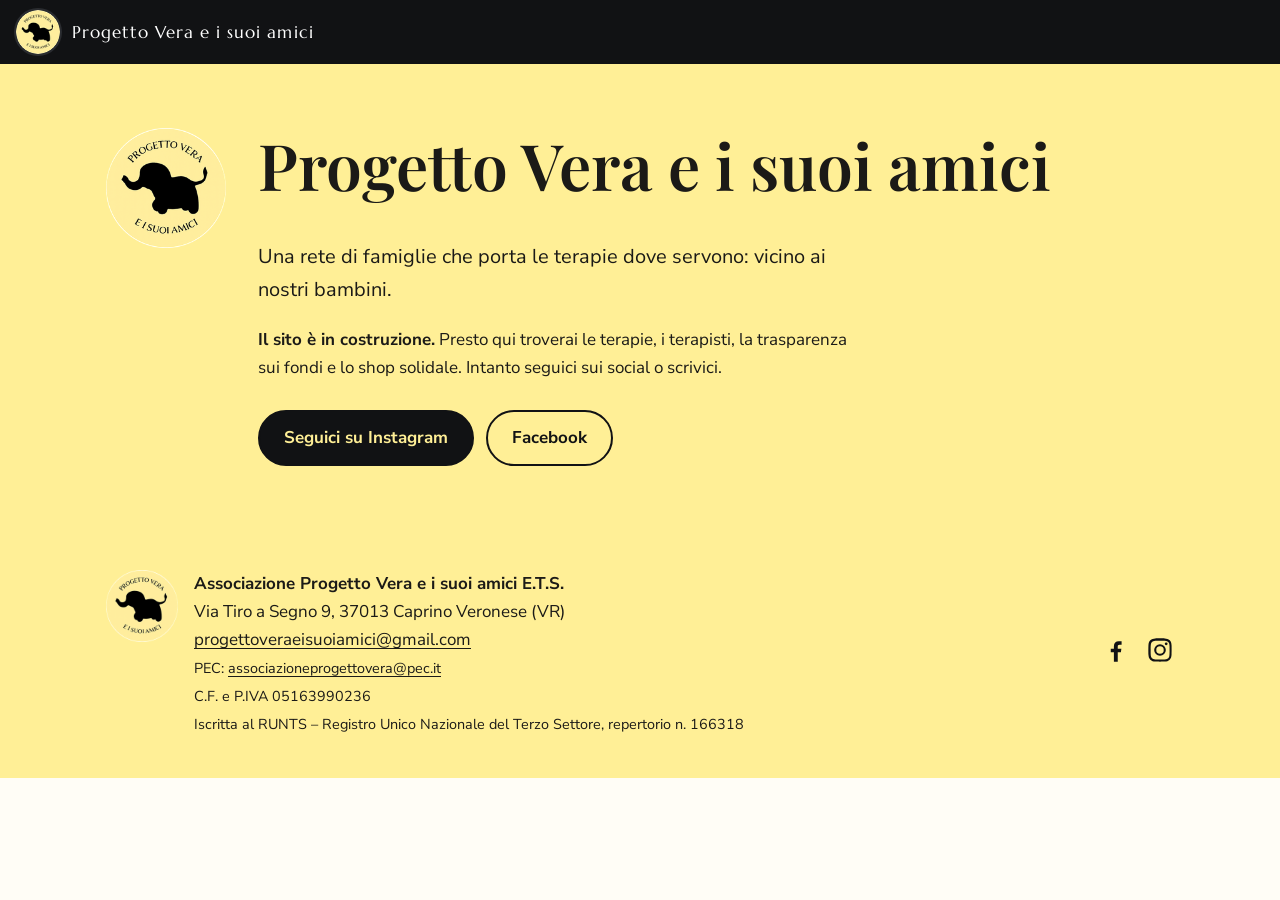
==== commit 47458cb6: "Sito in costruzione con sezioni da pubblicare una alla volta; logo non piu' deformato e piccolo a si" ====
--- a/index.html
+++ b/index.html
@@ -9,11 +9,15 @@
   <link rel="stylesheet" href="https://fonts.googleapis.com/css2?family=Playfair+Display:wght@500;600&family=Marcellus&family=Nunito+Sans:wght@400;600;700&display=swap">
   <link rel="icon" type="image/png" href="images/logo-64.png">
   <link rel="apple-touch-icon" href="images/logo-192.png">
-  <meta property="og:image" content="images/logo-512.png">
+  <link rel="canonical" href="https://progettoveraeisuoiamici.it/">
+  <meta property="og:title" content="Progetto Vera e i suoi amici">
+  <meta property="og:url" content="https://progettoveraeisuoiamici.it/">
+  <meta property="og:image" content="https://progettoveraeisuoiamici.it/images/logo-512.png">
   <meta name="theme-color" content="#111214">
   <link rel="stylesheet" href="assets/css/style.css">
 </head>
 <body>
+  <div id="banda-anteprima" class="banda-anteprima" hidden>Anteprima per la revisione: le sezioni con il bordo tratteggiato non sono ancora pubblicate. <a href="?pubblico">Vedi il sito come i visitatori</a></div>
   <header class="topbar">
     <a href="#" class="brand"><img src="images/logo-64.png" alt="" width="44" height="44"><span data-bind="nome">Progetto Vera</span></a>
     <button class="menu-btn" aria-label="Apri menu" aria-expanded="false">☰</button>
@@ -30,17 +34,24 @@
 
   <main>
     <section class="hero">
-      <div class="wrap">
-        <div>
-          <p class="eyebrow">Spina bifida · Paralisi cerebrale · Riabilitazione</p>
+      <div class="wrap hero-wrap">
+        <img class="hero-logo" src="images/logo-192.png" alt="Logo di Progetto Vera e i suoi amici" width="120" height="120">
+        <div class="hero-testo">
           <h1 data-bind="nome">Progetto Vera e i suoi amici</h1>
           <p class="lead" data-bind="slogan"></p>
-          <div class="hero-cta">
+          <div id="avviso-costruzione" class="costruzione" hidden>
+            <p><strong>Il sito è in costruzione.</strong> Presto qui troverai le terapie, i terapisti, la trasparenza sui fondi e lo shop solidale.
+              Intanto seguici sui social o scrivici.</p>
+            <div class="hero-cta">
+              <a class="btn" id="cta-instagram" href="#" target="_blank" rel="noopener">Seguici su Instagram</a>
+              <a class="btn btn-ghost" id="cta-facebook" href="#" target="_blank" rel="noopener">Facebook</a>
+            </div>
+          </div>
+          <div class="hero-cta" id="cta-sito">
             <a href="#dona" class="btn">Sostieni le terapie</a>
             <a href="#trasparenza" class="btn btn-ghost">Guarda dove vanno i fondi</a>
           </div>
         </div>
-        <img class="hero-logo" src="images/logo-512.png" alt="Logo di Progetto Vera e i suoi amici: un elefantino nero su un cerchio giallo" width="340" height="340">
       </div>
     </section>
 
--- a/assets/css/style.css
+++ b/assets/css/style.css
@@ -79,15 +79,27 @@
 .btn-small { padding: 6px 16px; font-size: .9rem; }
 .btn[disabled] { opacity: .5; cursor: not-allowed; }
 
-/* Apertura: fondo giallo con il logo */
-.hero { padding: 72px 0; background: var(--giallo); }
-.hero .wrap { display: grid; grid-template-columns: 1.4fr 1fr; gap: 40px; align-items: center; }
-.hero-logo { width: min(340px, 100%); justify-self: center; }
-@media (max-width: 760px) {
-  .hero .wrap { grid-template-columns: 1fr; }
-  .hero-logo { width: 190px; order: -1; }
+/* Apertura: fondo giallo, logo piccolo a sinistra del titolo */
+.hero { padding: 64px 0; background: var(--giallo); }
+.hero-wrap { display: flex; gap: 32px; align-items: flex-start; }
+.hero-testo { min-width: 0; }
+.hero-logo { flex: none; width: 120px; height: auto; aspect-ratio: 1; }
+@media (max-width: 600px) {
+  .hero-wrap { flex-direction: column; gap: 16px; }
+  .hero-logo { width: 84px; }
 }
-.eyebrow { font-size: .85rem; color: var(--ink); margin: 0 0 12px; }
+.costruzione { margin-top: 20px; max-width: 600px; }
+.costruzione p { margin: 0; }
+
+/* Revisione: sezioni non ancora pubblicate, visibili solo in anteprima */
+.banda-anteprima { background: var(--nero); color: var(--giallo); text-align: center; padding: 8px 16px; font-size: .9rem; }
+.banda-anteprima a { color: #fff; margin-left: 6px; }
+.bozza { outline: 3px dashed var(--nero); outline-offset: -12px; position: relative; }
+.bozza::before {
+  content: "Non ancora pubblicata"; position: absolute; top: 20px; right: 24px; z-index: 1;
+  background: var(--nero); color: var(--giallo); font: .75rem/1 var(--maiuscole); letter-spacing: .1em;
+  text-transform: uppercase; padding: 6px 10px; border-radius: 999px;
+}
 .lead { font-size: 1.25rem; max-width: 600px; color: var(--ink); }
 .hero-cta { display: flex; flex-wrap: wrap; gap: 12px; margin-top: 28px; }
 
@@ -161,7 +173,7 @@
 /* Piede */
 .footer { padding: 40px 0; background: var(--giallo); }
 .footer-grid { display: flex; justify-content: space-between; gap: 24px; flex-wrap: wrap; align-items: center; }
-.footer-brand { display: flex; gap: 16px; align-items: center; }
+.footer-brand { display: flex; gap: 16px; align-items: flex-start; }
 .footer-brand img { width: 72px; height: 72px; }
 .social { display: flex; gap: 16px; }
 .social a { color: var(--nero); }
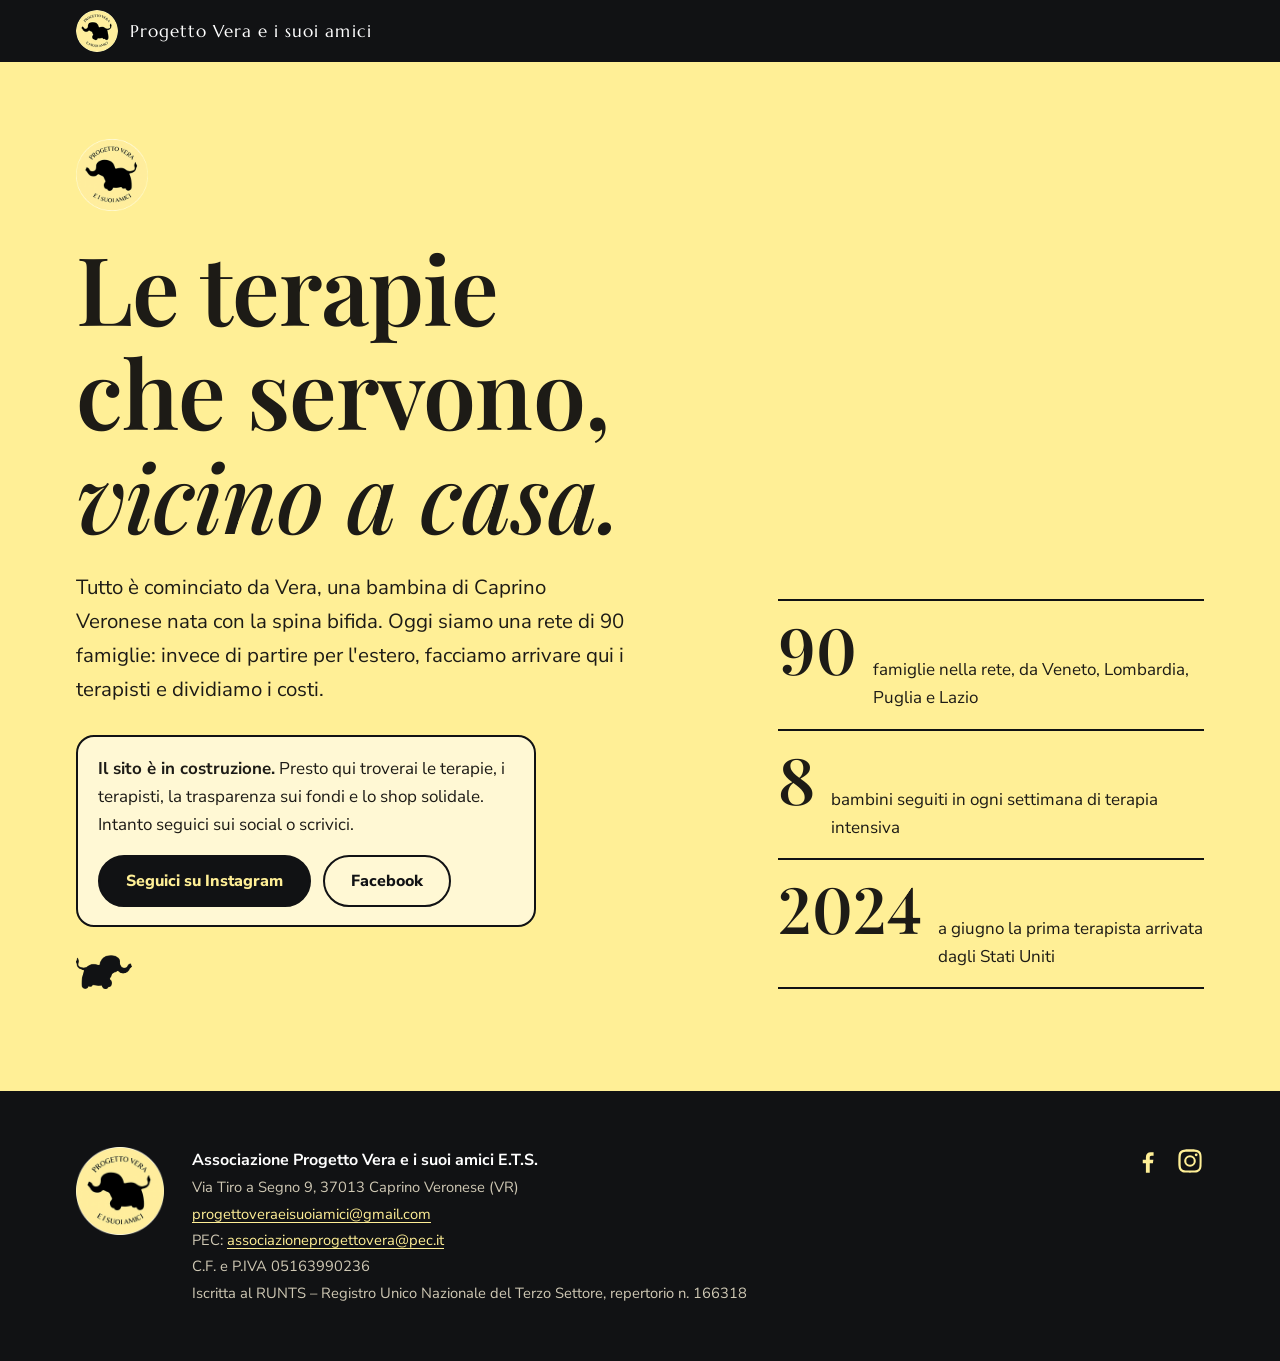
==== commit b910069c: "Nuovo design del sito ispirato ai siti premiati: apertura con numeri, come funziona, raccolta, dono " ====
--- a/index.html
+++ b/index.html
@@ -2,11 +2,11 @@
 <html lang="it">
 <head>
   <meta charset="utf-8">
-  <meta name="viewport" content="width=device-width, initial-scale=1">
+  <meta name="viewport" content="width=device-width, initial-scale=1, viewport-fit=cover">
   <title>Progetto Vera e i suoi amici</title>
-  <meta name="description" content="Rete di famiglie di bambini con spina bifida e paralisi cerebrale: portiamo in Italia terapie DMI e CME. Trasparenza totale sui fondi.">
+  <meta name="description" content="Rete di 90 famiglie di bambini con spina bifida e paralisi cerebrale: portiamo in Italia terapisti DMI, CME e Feldenkrais e rendicontiamo ogni euro.">
   <link rel="preconnect" href="https://fonts.googleapis.com">
-  <link rel="stylesheet" href="https://fonts.googleapis.com/css2?family=Playfair+Display:wght@500;600&family=Marcellus&family=Nunito+Sans:wght@400;600;700&display=swap">
+  <link rel="stylesheet" href="https://fonts.googleapis.com/css2?family=Playfair+Display:ital,wght@0,500;0,600;1,500&family=Marcellus&family=Nunito+Sans:wght@400;600;700;800&display=swap">
   <link rel="icon" type="image/png" href="images/logo-64.png">
   <link rel="apple-touch-icon" href="images/logo-192.png">
   <link rel="canonical" href="https://progettoveraeisuoiamici.it/">
@@ -17,179 +17,237 @@
   <link rel="stylesheet" href="assets/css/style.css">
 </head>
 <body>
+  <a class="salta" href="#contenuto">Vai al contenuto</a>
   <div id="banda-anteprima" class="banda-anteprima" hidden>Anteprima per la revisione: le sezioni con il bordo tratteggiato non sono ancora pubblicate. <a href="?pubblico">Vedi il sito come i visitatori</a></div>
-  <header class="topbar">
-    <a href="#" class="brand"><img src="images/logo-64.png" alt="" width="44" height="44"><span data-bind="nome">Progetto Vera</span></a>
-    <button class="menu-btn" aria-label="Apri menu" aria-expanded="false">☰</button>
-    <nav class="nav">
-      <a href="#chi-siamo">Chi siamo</a>
-      <a href="#terapie">Terapie</a>
-      <a href="#trasparenza">Trasparenza</a>
-      <a href="#sponsor">Sponsor</a>
-      <a href="#shop">Shop</a>
-      <a href="#infermieri" class="link-infermieri" hidden>Infermieri</a>
-      <a href="#dona" class="btn btn-small">Dona</a>
-    </nav>
+
+  <header class="testata">
+    <div class="riga">
+      <a href="#contenuto" class="marchio"><img src="images/logo-64.png" alt="" width="42" height="42"><span data-bind="nome">Progetto Vera e i suoi amici</span></a>
+      <button class="menu-btn" type="button" aria-expanded="false" aria-controls="menu">Menu</button>
+      <nav class="nav" id="menu" aria-label="Sezioni">
+        <a href="#chi-siamo">Chi siamo</a>
+        <a href="#come-funziona">Come funziona</a>
+        <a href="#terapie">Terapie</a>
+        <a href="#trasparenza">Trasparenza</a>
+        <a href="#infermieri">Infermieri</a>
+        <a href="#shop">Shop</a>
+        <a href="#dona" class="btn">Dona</a>
+      </nav>
+    </div>
   </header>
 
-  <main>
-    <section class="hero">
-      <div class="wrap hero-wrap">
-        <img class="hero-logo" src="images/logo-192.png" alt="Logo di Progetto Vera e i suoi amici" width="120" height="120">
-        <div class="hero-testo">
-          <h1 data-bind="nome">Progetto Vera e i suoi amici</h1>
-          <p class="lead" data-bind="slogan"></p>
+  <main id="contenuto">
+    <!-- Apertura: sempre visibile, anche con il sito in costruzione -->
+    <section class="fascia giallo apertura" aria-labelledby="titolo-apertura">
+      <div class="dentro">
+        <div class="apertura-testo">
+          <img class="apertura-logo" src="images/logo-192.png" alt="Logo di Progetto Vera e i suoi amici" width="72" height="72">
+          <h1 id="titolo-apertura"><span data-bind="titolo_apertura">Le terapie che servono,</span> <em data-bind="titolo_evidenza">vicino a casa.</em></h1>
+          <p class="storia" data-bind="slogan"></p>
           <div id="avviso-costruzione" class="costruzione" hidden>
             <p><strong>Il sito è in costruzione.</strong> Presto qui troverai le terapie, i terapisti, la trasparenza sui fondi e lo shop solidale.
               Intanto seguici sui social o scrivici.</p>
-            <div class="hero-cta">
+            <div class="azioni">
               <a class="btn" id="cta-instagram" href="#" target="_blank" rel="noopener">Seguici su Instagram</a>
-              <a class="btn btn-ghost" id="cta-facebook" href="#" target="_blank" rel="noopener">Facebook</a>
-            </div>
-          </div>
-          <div class="hero-cta" id="cta-sito">
-            <a href="#dona" class="btn">Sostieni le terapie</a>
-            <a href="#trasparenza" class="btn btn-ghost">Guarda dove vanno i fondi</a>
-          </div>
-        </div>
-      </div>
-    </section>
-
-    <section id="chi-siamo" class="wrap section">
-      <h2 data-bind="chi.titolo">Chi siamo</h2>
-      <div class="two-col">
-        <div id="storia" class="prose"></div>
-        <div id="numeri" class="stats"></div>
-      </div>
-      <h3>Il consiglio direttivo</h3>
-      <div id="direttivo" class="grid mb"></div>
-      <h3>I nostri amici</h3>
-      <div id="amici" class="grid"></div>
-    </section>
-
-    <section id="terapie" class="section alt">
-      <div class="wrap">
-        <h2>Le terapie</h2>
-        <div id="lista-terapie" class="grid"></div>
-        <h2 class="mt">Terapisti invitati</h2>
-        <p class="muted">Vengono in Italia per settimane di terapia intensiva con i nostri bambini.</p>
-        <div id="lista-terapisti" class="terapisti"></div>
-      </div>
-    </section>
-
-    <section id="galleria" class="wrap section" hidden>
-      <h2>I nostri momenti</h2>
-      <div id="foto" class="grid gallery"></div>
-    </section>
-
-    <section id="trasparenza" class="wrap section">
-      <h2>Trasparenza</h2>
-      <p id="nota-trasparenza" class="muted"></p>
-      <div class="filter">
-        <label for="anno">Anno</label>
-        <select id="anno"></select>
-      </div>
-      <div class="stats stats-row">
-        <div class="stat"><span id="tot-entrate" class="stat-num pos">–</span><span class="stat-label">Raccolti</span></div>
-        <div class="stat"><span id="tot-uscite" class="stat-num neg">–</span><span class="stat-label">Spesi per le terapie</span></div>
-        <div class="stat"><span id="saldo" class="stat-num">–</span><span class="stat-label">Disponibili</span></div>
-      </div>
-      <div class="bar" aria-hidden="true"><span id="bar-fill"></span></div>
-      <p class="muted small" id="bar-label"></p>
-      <div class="table-wrap">
-        <table>
-          <thead><tr><th>Data</th><th>Descrizione</th><th class="num">Importo</th><th>Doc.</th></tr></thead>
-          <tbody id="movimenti"></tbody>
-        </table>
-      </div>
-    </section>
-
-    <section id="sponsor" class="section alt">
-      <div class="wrap">
-        <h2>I nostri sponsor</h2>
-        <p class="muted">Grazie a chi ci sostiene: senza di voi le terapie non sarebbero possibili.</p>
-        <div id="lista-sponsor" class="grid sponsors"></div>
-      </div>
-    </section>
-
-    <section id="shop" class="wrap section">
-      <h2>Shop solidale</h2>
-      <p id="nota-shop" class="muted"></p>
-      <div id="prodotti" class="grid"></div>
-    </section>
-
-    <section id="infermieri" class="wrap section" hidden>
-      <h2>Infermieri per le famiglie</h2>
-      <p>Molti dei nostri bambini hanno bisogno, a scuola o a casa, di prestazioni come il cateterismo intermittente o le iniezioni.
-        Mettiamo in contatto le famiglie associate con infermieri iscritti all'albo e assicurati, verificati da noi.</p>
-      <p class="muted small">Progetto Vera e i suoi amici ETS mette in contatto famiglie e infermieri, ma non sceglie, non garantisce
-        e non è parte della prestazione. Il rapporto professionale e il pagamento sono tra famiglia e infermiere.</p>
-      <div class="grid">
-        <div class="card">
-          <h3>Sei infermiere?</h3>
-          <p class="muted">Iscriviti: dopo la verifica di albo e polizza RC il tuo profilo sarà visibile solo alle famiglie associate.</p>
-          <a class="btn btn-small" id="link-adesione" href="#" target="_blank" rel="noopener">Iscriviti</a>
-        </div>
-        <div class="card">
-          <h3>Sei una famiglia associata?</h3>
-          <p class="muted">Dicci cosa serve e dove: un volontario ti richiama con i contatti degli infermieri adatti.</p>
-          <a class="btn btn-small" id="link-famiglie" href="#" target="_blank" rel="noopener nofollow">Chiedi un infermiere</a>
-        </div>
-      </div>
-    </section>
-
-    <section id="dona" class="section donate">
-      <div class="wrap">
-        <h2>Sostienici</h2>
-        <div class="grid">
-          <div class="card">
-            <h3>Bonifico</h3>
-            <p class="small muted">Intestato a: <strong data-bind="intestatario_iban"></strong></p>
-            <p class="iban"><code id="iban"></code> <button class="btn btn-small btn-ghost" id="copia-iban">Copia</button></p>
-            <p class="small muted">Causale: <span data-bind="causale"></span></p>
-          </div>
-          <div class="card">
-            <h3>PayPal</h3>
-            <p class="small muted">Dona l'importo che preferisci.</p>
-            <form id="dona-paypal" class="row">
-              <input type="number" min="1" step="1" value="20" id="importo-dono" aria-label="Importo in euro"> €
-              <button class="btn" type="submit">Dona con PayPal</button>
-            </form>
-          </div>
-          <div class="card">
-            <h3>Diventa volontario</h3>
-            <p class="small muted">Eventi, banchetti, accoglienza dei terapisti: c'è bisogno di tutti.</p>
-            <a class="btn btn-small" id="volontario" href="#">Scrivici per aderire</a>
-          </div>
-          <div class="card" id="box-5x1000" hidden>
-            <h3>5×1000</h3>
-            <p class="small muted">Nella dichiarazione dei redditi inserisci il codice fiscale:</p>
-            <p class="iban"><code data-bind="cinque_per_mille"></code></p>
-          </div>
-        </div>
+              <a class="btn vuoto" id="cta-facebook" href="#" target="_blank" rel="noopener">Facebook</a>
+            </div>
+          </div>
+          <div class="azioni" id="cta-sito">
+            <a href="#dona" class="btn">Dona ogni mese</a>
+            <a href="#trasparenza" class="btn vuoto">Guarda dove va ogni euro</a>
+          </div>
+          <img class="elefantino" src="images/elefante-destra.png" alt="" width="56" height="34">
+        </div>
+        <div class="numeri" id="numeri" aria-label="Progetto Vera in numeri"></div>
+      </div>
+    </section>
+
+    <section id="chi-siamo" class="fascia crema" aria-labelledby="titolo-chi">
+      <div class="dentro">
+        <h2 class="titolo-sezione" id="titolo-chi" data-bind="chi.titolo">Chi siamo</h2>
+        <div id="storia" class="prosa"></div>
+        <div class="due-colonne">
+          <div>
+            <h3 class="sottotitolo">Il consiglio direttivo</h3>
+            <ul class="elenco-persone" id="direttivo"></ul>
+          </div>
+          <div>
+            <h3 class="sottotitolo">I nostri amici</h3>
+            <ul class="elenco-amici" id="amici"></ul>
+          </div>
+        </div>
+      </div>
+    </section>
+
+    <section id="come-funziona" class="fascia crema bordo-alto" aria-labelledby="titolo-passi">
+      <div class="dentro">
+        <h2 class="titolo-sezione" id="titolo-passi" data-bind="chi.passi_titolo">Come funziona</h2>
+        <ol class="passi" id="passi"></ol>
+      </div>
+    </section>
+
+    <section id="raccolta" class="fascia nero su-nero" aria-labelledby="titolo-raccolta">
+      <div class="dentro">
+        <p class="etichetta giallo-testo">La prossima settimana di terapia</p>
+        <h2 class="titolo-sezione" id="titolo-raccolta">Aiutaci a completare questa settimana</h2>
+        <div class="raccolta-griglia">
+          <div>
+            <h3 class="raccolta-titolo" id="raccolta-titolo"></h3>
+            <p class="pillole" id="raccolta-etichette"></p>
+            <div id="raccolta-numeri">
+              <p class="raccolta-cifre"><span class="raccolta-raccolto" id="raccolta-raccolto"></span> <span id="raccolta-di"></span></p>
+              <div class="pista" id="raccolta-pista" role="img">
+                <div class="pista-fatto"></div>
+                <img class="pista-elefante" src="images/elefante-destra-giallo.png" alt="" width="64" height="39">
+              </div>
+              <p class="piccolo grigio-chiaro" id="raccolta-data"></p>
+            </div>
+            <p class="raccolta-ferma" id="raccolta-ferma" hidden>Stiamo aggiornando le cifre di questa raccolta: torna a trovarci fra qualche giorno.</p>
+            <p class="grigio-chiaro raccolta-nota" id="raccolta-nota"></p>
+            <div class="azioni"><a href="#dona" class="btn">Contribuisci a questa settimana</a></div>
+          </div>
+          <div>
+            <p class="etichetta giallo-testo">Dove vanno i soldi</p>
+            <ul class="voci" id="raccolta-voci"></ul>
+          </div>
+        </div>
+      </div>
+    </section>
+
+    <section id="dona" class="fascia giallo" aria-labelledby="titolo-dona">
+      <div class="dentro">
+        <h2 class="titolo-sezione" id="titolo-dona">Sostieni le terapie</h2>
+        <p class="sotto scuro" id="dona-intro">Una donazione mensile ci permette di fissare le date con i terapisti mesi prima. Puoi interromperla quando vuoi.</p>
+        <div class="dona-griglia">
+          <form class="modulo-dono" id="modulo-dono" aria-label="Donazione con PayPal">
+            <div class="frequenza" id="frequenza" role="group" aria-label="Frequenza">
+              <button type="button" id="freq-mese" aria-pressed="true">Ogni mese</button>
+              <button type="button" id="freq-una" aria-pressed="false">Una volta</button>
+            </div>
+            <div class="importi" role="group" aria-label="Importo">
+              <button type="button" data-importo="10" aria-pressed="false">10 €</button>
+              <button type="button" data-importo="25" aria-pressed="true">25 €</button>
+              <button type="button" data-importo="50" aria-pressed="false">50 €</button>
+              <button type="button" data-importo="altro" aria-pressed="false">Altro</button>
+            </div>
+            <div class="altro" id="box-altro" hidden>
+              <label for="importo-altro" class="etichetta">Importo in euro</label>
+              <input id="importo-altro" type="number" min="1" step="1" inputmode="numeric" value="35">
+            </div>
+            <button class="btn largo" type="submit" id="invia-dono">Dona 25 € al mese con PayPal</button>
+          </form>
+          <div class="altri-modi">
+            <div class="modo">
+              <h3>Bonifico</h3>
+              <p>Intestato a <span data-bind="intestatario_iban"></span></p>
+              <p class="codice" id="iban"></p>
+              <p class="piccolo">Causale: <span data-bind="causale"></span></p>
+              <button class="copia" type="button" id="copia-iban">Copia IBAN</button>
+            </div>
+            <div class="modo" id="box-5x1000" hidden>
+              <h3>5×1000</h3>
+              <p>Nella dichiarazione dei redditi firma nel riquadro del terzo settore e scrivi:</p>
+              <p class="codice" data-bind="cinque_per_mille"></p>
+            </div>
+            <div class="modo">
+              <h3>Diventa volontario</h3>
+              <p>Eventi, banchetti, accoglienza dei terapisti: c'è bisogno di tutti.</p>
+              <a class="link-forte" id="volontario" href="#">Scrivici per aderire →</a>
+            </div>
+          </div>
+        </div>
+      </div>
+    </section>
+
+    <section id="trasparenza" class="fascia crema" aria-labelledby="titolo-trasparenza">
+      <div class="dentro">
+        <h2 class="titolo-sezione" id="titolo-trasparenza">Ogni euro, alla luce del sole</h2>
+        <p class="sotto" id="nota-trasparenza"></p>
+        <div class="filtro"><label for="anno">Anno</label><select id="anno"></select></div>
+        <div class="tessere">
+          <div class="tessera grande"><p class="etichetta">Speso per le terapie</p><p class="valore" id="tot-uscite">–</p><p id="nota-uscite"></p></div>
+          <div class="tessera media"><p class="etichetta">Raccolto</p><p class="valore" id="tot-entrate">–</p><p id="nota-entrate"></p></div>
+          <div class="tessera piccola"><p class="etichetta">Disponibile</p><p class="valore" id="saldo">–</p><p>per le prossime settimane</p></div>
+          <div class="tessera piccola"><p class="etichetta">Uscite con ricevuta</p><p class="valore" id="ricevute">–</p><p>ricevute disponibili su richiesta</p></div>
+          <div class="tessera piccola"><p class="etichetta">Iscritti al RUNTS</p><p class="valore">ETS</p><p data-bind="runts"></p></div>
+          <div class="movimenti">
+            <table>
+              <caption class="etichetta">Movimenti</caption>
+              <thead><tr><th scope="col">Data</th><th scope="col">Descrizione</th><th scope="col" class="cifra">Importo</th><th scope="col">Documento</th></tr></thead>
+              <tbody id="movimenti"></tbody>
+            </table>
+          </div>
+        </div>
+      </div>
+    </section>
+
+    <section id="terapie" class="fascia giallo" aria-labelledby="titolo-terapie">
+      <div class="dentro">
+        <h2 class="titolo-sezione" id="titolo-terapie">Le terapie</h2>
+        <div class="metodi" id="lista-terapie"></div>
+        <h2 class="titolo-sezione distanziato" id="terapisti">Terapisti invitati</h2>
+        <p class="sotto scuro">Vengono da lontano per una settimana con i nostri bambini. Scorri per conoscerli.</p>
+        <div class="scorre" id="lista-terapisti" tabindex="0" aria-label="Schede dei terapisti"></div>
+      </div>
+    </section>
+
+    <section id="galleria" class="fascia crema" aria-labelledby="titolo-galleria" hidden>
+      <div class="dentro">
+        <h2 class="titolo-sezione" id="titolo-galleria">I nostri momenti</h2>
+        <div class="galleria" id="foto"></div>
+      </div>
+    </section>
+
+    <section id="infermieri" class="fascia giallo-chiaro" aria-labelledby="titolo-infermieri" hidden>
+      <div class="dentro">
+        <h2 class="titolo-sezione" id="titolo-infermieri">Infermieri per le famiglie</h2>
+        <p class="sotto">A scuola o a casa, per il cateterismo, le iniezioni e le medicazioni. Mettiamo in contatto le famiglie associate con infermieri iscritti all'albo e assicurati.</p>
+        <div class="strade">
+          <a class="strada" id="link-famiglie" href="#" target="_blank" rel="noopener nofollow">
+            <p class="etichetta">Per le famiglie</p><h3>Chiedi un infermiere</h3>
+            <p>Dicci comune, prestazione e orari: un volontario ti richiama con i contatti giusti.</p><span class="freccia">Compila la richiesta →</span></a>
+          <a class="strada" id="link-adesione" href="#" target="_blank" rel="noopener">
+            <p class="etichetta">Per gli infermieri</p><h3>Renditi disponibile</h3>
+            <p>Verifichiamo albo e polizza RC, poi ti segnaliamo solo alle famiglie della rete.</p><span class="freccia">Iscriviti →</span></a>
+        </div>
+        <p class="clausola">Progetto Vera e i suoi amici ETS mette in contatto famiglie e infermieri, ma non sceglie, non garantisce e non è parte della prestazione. Il rapporto professionale e il pagamento sono tra famiglia e infermiere.</p>
+      </div>
+    </section>
+
+    <section id="sponsor" class="fascia crema" aria-labelledby="titolo-sponsor">
+      <div class="dentro">
+        <h2 class="titolo-sezione" id="titolo-sponsor">Grazie a chi ci sostiene</h2>
+        <p class="sotto">Aziende e realtà del territorio che rendono possibili le terapie.</p>
+        <div class="sponsor" id="lista-sponsor"></div>
+      </div>
+    </section>
+
+    <section id="shop" class="fascia crema bordo-alto" aria-labelledby="titolo-shop">
+      <div class="dentro">
+        <h2 class="titolo-sezione" id="titolo-shop">Shop solidale</h2>
+        <p class="sotto" id="nota-shop"></p>
+        <div class="prodotti" id="prodotti"></div>
       </div>
     </section>
   </main>
 
-  <footer class="footer">
-    <div class="wrap footer-grid">
-      <div class="footer-brand">
-        <img src="images/logo-192.png" alt="" width="72" height="72">
-        <div>
-        <strong data-bind="nome_legale"></strong><br>
-        <span data-bind="sede"></span><br>
-        <a id="mail" href="#"></a> <span data-bind="telefono"></span><br>
-        <span class="small">PEC: <a id="pec" href="#"></a></span><br>
-        <span class="small" id="cf"></span><br>
-        <span class="small" data-bind="runts"></span>
-        </div>
+  <footer class="fascia nero su-nero piede">
+    <div class="dentro">
+      <img src="images/logo-192.png" alt="" width="88" height="88">
+      <div class="piede-dati">
+        <p><strong data-bind="nome_legale"></strong></p>
+        <p data-bind="sede"></p>
+        <p><a id="mail" href="#"></a> <span data-bind="telefono"></span></p>
+        <p>PEC: <a id="pec" href="#"></a></p>
+        <p id="cf"></p>
+        <p data-bind="runts"></p>
       </div>
       <div class="social">
         <a id="fb" href="#" target="_blank" rel="noopener" aria-label="Facebook">
-          <svg viewBox="0 0 24 24" width="28" height="28"><path fill="currentColor" d="M13.5 22v-8h2.7l.4-3.1h-3.1V8.9c0-.9.3-1.5 1.6-1.5h1.7V4.6c-.3 0-1.3-.1-2.5-.1-2.4 0-4.1 1.5-4.1 4.2v2.3H7.5V14h2.7v8z"/></svg>
+          <svg viewBox="0 0 24 24" width="28" height="28" aria-hidden="true"><path fill="currentColor" d="M13.5 22v-8h2.7l.4-3.1h-3.1V8.9c0-.9.3-1.5 1.6-1.5h1.7V4.6c-.3 0-1.3-.1-2.5-.1-2.4 0-4.1 1.5-4.1 4.2v2.3H7.5V14h2.7v8z"/></svg>
         </a>
         <a id="ig" href="#" target="_blank" rel="noopener" aria-label="Instagram">
-          <svg viewBox="0 0 24 24" width="28" height="28"><path fill="currentColor" d="M12 7a5 5 0 1 0 0 10 5 5 0 0 0 0-10zm0 8.2a3.2 3.2 0 1 1 0-6.4 3.2 3.2 0 0 1 0 6.4zM17.3 5.5a1.2 1.2 0 1 0 0 2.4 1.2 1.2 0 0 0 0-2.4zM21.9 7.9c-.1-1.6-.4-3-1.6-4.2S17.7 2.2 16.1 2.1C14.5 2 9.5 2 7.9 2.1 6.3 2.2 4.9 2.5 3.7 3.7S2.2 6.3 2.1 7.9C2 9.5 2 14.5 2.1 16.1c.1 1.6.4 3 1.6 4.2s2.6 1.5 4.2 1.6c1.6.1 6.6.1 8.2 0 1.6-.1 3-.4 4.2-1.6s1.5-2.6 1.6-4.2c.1-1.6.1-6.6 0-8.2zM19.8 18a3.3 3.3 0 0 1-1.8 1.8c-1.3.5-4.3.4-5.9.4s-4.6.1-5.9-.4A3.3 3.3 0 0 1 4.4 18c-.5-1.3-.4-4.3-.4-5.9s-.1-4.6.4-5.9A3.3 3.3 0 0 1 6.2 4.4c1.3-.5 4.3-.4 5.9-.4s4.6-.1 5.9.4a3.3 3.3 0 0 1 1.8 1.8c.5 1.3.4 4.3.4 5.9s.1 4.6-.4 5.9z"/></svg>
+          <svg viewBox="0 0 24 24" width="28" height="28" aria-hidden="true"><path fill="currentColor" d="M12 7a5 5 0 1 0 0 10 5 5 0 0 0 0-10zm0 8.2a3.2 3.2 0 1 1 0-6.4 3.2 3.2 0 0 1 0 6.4zM17.3 5.5a1.2 1.2 0 1 0 0 2.4 1.2 1.2 0 0 0 0-2.4zM21.9 7.9c-.1-1.6-.4-3-1.6-4.2S17.7 2.2 16.1 2.1C14.5 2 9.5 2 7.9 2.1 6.3 2.2 4.9 2.5 3.7 3.7S2.2 6.3 2.1 7.9C2 9.5 2 14.5 2.1 16.1c.1 1.6.4 3 1.6 4.2s2.6 1.5 4.2 1.6c1.6.1 6.6.1 8.2 0 1.6-.1 3-.4 4.2-1.6s1.5-2.6 1.6-4.2c.1-1.6.1-6.6 0-8.2zM19.8 18a3.3 3.3 0 0 1-1.8 1.8c-1.3.5-4.3.4-5.9.4s-4.6.1-5.9-.4A3.3 3.3 0 0 1 4.4 18c-.5-1.3-.4-4.3-.4-5.9s-.1-4.6.4-5.9A3.3 3.3 0 0 1 6.2 4.4c1.3-.5 4.3-.4 5.9-.4s4.6-.1 5.9.4a3.3 3.3 0 0 1 1.8 1.8c.5 1.3.4 4.3.4 5.9s.1 4.6-.4 5.9z"/></svg>
         </a>
       </div>
     </div>
--- a/assets/css/style.css
+++ b/assets/css/style.css
@@ -1,180 +1,278 @@
-/* Identità dal logo e dalla pagina Instagram: giallo burro, nero, Playfair per i titoli, Marcellus per le maiuscole. */
+/* Identità dal logo e dalla pagina Instagram.
+   Fasce piene giallo / crema / nero, titoli grandi in Playfair, maiuscole in Marcellus,
+   l'elefantino del logo come piccola mascotte che cammina sulle barre di avanzamento. */
 :root {
-  --giallo: #ffef96;        /* fondo dei post e del logo */
+  --giallo: #ffef96;        /* fondo del logo e dei post */
   --giallo-chiaro: #fff8d4;
-  --nero: #111214;          /* barra di Instagram, sagoma dell'elefante */
-  --bg: #fffdf6;
-  --ink: #1b1a17;
-  --muted: #5f584a;
-  --line: #ece2bd;
-  --card: #fff;
-  --pos: #2e6f46;
-  --neg: #a3412a;
-  --radius: 14px;
+  --crema: #fffbea;
+  --nero: #111214;          /* sagoma dell'elefante, barra di Instagram */
+  --inchiostro: #1d1b16;
+  --grigio: #5c5545;        /* neutro scaldato verso il giallo */
+  --grigio-chiaro: #cfc8b4; /* testo secondario su nero */
+  --linea: #e6d9a8;
+  --linea-scura: #45463f;
+  --verde: #2c6a43;         /* solo per le entrate */
+  --rosso: #a3412a;         /* solo per le uscite */
   --titoli: "Playfair Display", Georgia, "Times New Roman", serif;
   --maiuscole: Marcellus, Optima, "Trebuchet MS", sans-serif;
   --testo: "Nunito Sans", system-ui, -apple-system, "Segoe UI", sans-serif;
+  --misura: 1160px;
+  --margine-l: max(16px, env(safe-area-inset-left, 0px));
+  --margine-r: max(16px, env(safe-area-inset-right, 0px));
+  color-scheme: light;
 }
 
 * { box-sizing: border-box; }
 [hidden] { display: none !important; }
-html { scroll-behavior: smooth; }
+html { scroll-behavior: smooth; scroll-padding-top: 72px; }
 @media (prefers-reduced-motion: reduce) { html { scroll-behavior: auto; } }
-body {
-  margin: 0;
-  background: var(--bg);
-  color: var(--ink);
-  font: 17px/1.65 var(--testo);
-}
-h1, h2, h3 { font-family: var(--titoli); font-weight: 600; line-height: 1.15; margin: 0 0 .6em; text-wrap: balance; font-variant-numeric: lining-nums; }
-h1 { font-size: clamp(2.3rem, 6vw, 4rem); }
-h2 { font-size: clamp(1.8rem, 4vw, 2.6rem); }
-h3 { font-size: 1.3rem; }
-a { color: var(--ink); text-decoration-thickness: 1px; text-underline-offset: 3px; }
+body { margin: 0; background: var(--crema); color: var(--inchiostro); font: 17px/1.65 var(--testo); }
+h1, h2, h3 { font-family: var(--titoli); font-weight: 600; line-height: 1.1; margin: 0; text-wrap: balance; font-variant-numeric: lining-nums; }
+p { margin: 0; }
+ul, ol { margin: 0; padding: 0; list-style: none; }
+a { color: inherit; text-underline-offset: 3px; text-decoration-thickness: 1px; }
 img { max-width: 100%; display: block; }
-:focus-visible { outline: 3px solid var(--nero); outline-offset: 2px; }
-
-.wrap { max-width: 1100px; margin: 0 auto; padding: 0 16px; }
-.section { padding: 80px 16px; }
-.wrap.section { padding-left: 16px; padding-right: 16px; }
-.alt { background: var(--giallo-chiaro); }
-.mt { margin-top: 64px; }
-.mb { margin-bottom: 40px; }
-.gallery figure { margin: 0; }
-.muted { color: var(--muted); }
-.small { font-size: .9rem; }
-.maiuscolo, .eyebrow, .tag, th {
-  font-family: var(--maiuscole); text-transform: uppercase; letter-spacing: .1em; font-weight: 400;
-}
-
-/* Barra in alto: nera come quella di Instagram */
-.topbar {
-  position: sticky; top: 0; z-index: 10;
-  display: flex; align-items: center; justify-content: space-between; gap: 16px;
-  padding: 10px 16px; background: var(--nero); color: #fff;
-}
-.brand { display: flex; gap: 12px; align-items: center; color: #fff; text-decoration: none; font-family: var(--maiuscole); letter-spacing: .06em; }
-.brand img { width: 44px; height: 44px; border-radius: 50%; box-shadow: 0 0 0 2px #2a2c30; }
-.nav { display: flex; gap: 22px; align-items: center; }
-.nav a { color: #fff; text-decoration: none; font-weight: 600; font-size: .95rem; }
-.nav a:hover { color: var(--giallo); }
-.nav a.btn { color: var(--nero); background: var(--giallo); border-color: var(--giallo); }
-.menu-btn { display: none; background: none; border: 0; font-size: 1.6rem; cursor: pointer; color: #fff; }
-
-@media (max-width: 860px) {
-  .menu-btn { display: block; }
-  .nav { display: none; position: absolute; top: 100%; left: 0; right: 0; flex-direction: column; align-items: flex-start; padding: 16px; background: var(--nero); }
-  .nav.open { display: flex; }
+:focus-visible { outline: 3px solid var(--nero); outline-offset: 3px; border-radius: 4px; }
+.su-nero :focus-visible { outline-color: var(--giallo); }
+
+.salta { position: absolute; left: -9999px; }
+.salta:focus { left: 16px; top: 16px; z-index: 50; background: var(--giallo); color: var(--nero); padding: 10px 14px; border-radius: 8px; }
+
+/* Fasce a tutta larghezza, contenuto centrato */
+.fascia { width: 100%; }
+.dentro { max-width: var(--misura); margin: 0 auto; padding: clamp(56px, 8vw, 104px) var(--margine-r) clamp(56px, 8vw, 104px) var(--margine-l); }
+.giallo { background: var(--giallo); }
+.giallo-chiaro { background: var(--giallo-chiaro); }
+.crema { background: var(--crema); }
+.nero { background: var(--nero); color: #f4efe0; }
+.bordo-alto { border-top: 2px solid var(--linea); }
+
+/* Testi ricorrenti */
+.etichetta { font-family: var(--maiuscole); text-transform: uppercase; letter-spacing: .12em; font-size: .8rem; }
+.giallo-testo { color: var(--giallo); }
+.grigio-chiaro { color: var(--grigio-chiaro); }
+.piccolo { font-size: .9rem; }
+.titolo-sezione { font-size: clamp(2.2rem, 5.2vw, 4rem); max-width: 18ch; }
+.titolo-sezione.distanziato { margin-top: clamp(64px, 9vw, 112px); }
+.sotto { color: var(--grigio); max-width: 60ch; margin-top: 16px; font-size: 1.08rem; }
+.sotto.scuro { color: var(--inchiostro); }
+.sottotitolo { font-size: 1.4rem; margin-bottom: 16px; }
+.esempio {
+  display: inline-block; font: 700 .68rem/1 var(--testo); letter-spacing: .08em; text-transform: uppercase;
+  border: 1.5px dashed currentColor; border-radius: 999px; padding: 4px 8px; vertical-align: middle;
 }
 
 /* Pulsanti: neri con scritta gialla, come la sagoma sul giallo */
 .btn {
-  display: inline-block; padding: 12px 24px; border-radius: 999px; border: 2px solid var(--nero);
-  background: var(--nero); color: var(--giallo); font: inherit; font-weight: 700;
-  text-decoration: none; cursor: pointer;
-}
-.btn:hover { background: #2a2c30; }
-.btn-ghost { background: transparent; color: var(--nero); }
-.btn-ghost:hover { background: var(--nero); color: var(--giallo); }
-.btn-small { padding: 6px 16px; font-size: .9rem; }
-.btn[disabled] { opacity: .5; cursor: not-allowed; }
-
-/* Apertura: fondo giallo, logo piccolo a sinistra del titolo */
-.hero { padding: 64px 0; background: var(--giallo); }
-.hero-wrap { display: flex; gap: 32px; align-items: flex-start; }
-.hero-testo { min-width: 0; }
-.hero-logo { flex: none; width: 120px; height: auto; aspect-ratio: 1; }
-@media (max-width: 600px) {
-  .hero-wrap { flex-direction: column; gap: 16px; }
-  .hero-logo { width: 84px; }
-}
-.costruzione { margin-top: 20px; max-width: 600px; }
-.costruzione p { margin: 0; }
-
-/* Revisione: sezioni non ancora pubblicate, visibili solo in anteprima */
-.banda-anteprima { background: var(--nero); color: var(--giallo); text-align: center; padding: 8px 16px; font-size: .9rem; }
+  display: inline-flex; align-items: center; justify-content: center; gap: 10px; font: 800 1rem/1 var(--testo);
+  padding: 16px 26px; border-radius: 999px; border: 2px solid var(--nero);
+  background: var(--nero); color: var(--giallo); text-decoration: none; cursor: pointer;
+  transition: transform .15s ease;
+}
+.btn:hover { transform: translateY(-2px); }
+.btn.vuoto { background: transparent; color: var(--nero); }
+.btn.largo { width: 100%; }
+.btn[disabled] { opacity: .5; cursor: not-allowed; transform: none; }
+.nero .btn { background: var(--giallo); color: var(--nero); border-color: var(--giallo); }
+.nero .btn.vuoto { background: transparent; color: var(--giallo); }
+@media (prefers-reduced-motion: reduce) { .btn { transition: none; } .btn:hover { transform: none; } }
+.azioni { display: flex; flex-wrap: wrap; gap: 12px; margin-top: 28px; }
+.link-forte { font-weight: 800; color: var(--nero); }
+
+/* Revisione: banda e sezioni non ancora pubblicate */
+.banda-anteprima { background: var(--nero); color: var(--giallo); text-align: center; font-size: .9rem; padding: 8px var(--margine-r) 8px var(--margine-l); }
 .banda-anteprima a { color: #fff; margin-left: 6px; }
 .bozza { outline: 3px dashed var(--nero); outline-offset: -12px; position: relative; }
+.nero.bozza { outline-color: var(--giallo); }
 .bozza::before {
   content: "Non ancora pubblicata"; position: absolute; top: 20px; right: 24px; z-index: 1;
   background: var(--nero); color: var(--giallo); font: .75rem/1 var(--maiuscole); letter-spacing: .1em;
   text-transform: uppercase; padding: 6px 10px; border-radius: 999px;
 }
-.lead { font-size: 1.25rem; max-width: 600px; color: var(--ink); }
-.hero-cta { display: flex; flex-wrap: wrap; gap: 12px; margin-top: 28px; }
-
-/* Layout */
-.two-col { display: grid; grid-template-columns: 2fr 1fr; gap: 48px; align-items: start; margin-bottom: 48px; }
-.two-col > * { min-width: 0; }
-@media (max-width: 760px) { .two-col { grid-template-columns: 1fr; } }
-.grid { display: grid; grid-template-columns: repeat(auto-fill, minmax(260px, 1fr)); gap: 20px; }
-.card { background: var(--card); border: 1px solid var(--line); border-radius: var(--radius); padding: 22px; display: flex; flex-direction: column; gap: 8px; }
-.card img { border-radius: 8px; aspect-ratio: 4/3; object-fit: cover; width: 100%; }
-.card p { margin: 0; }
-.tag { display: inline-block; font-size: .78rem; color: var(--muted); }
-
-/* Terapie: titolo, descrizione e una riga gialla come segno */
-.terapia { border-top: 6px solid var(--giallo); }
-
-/* Terapisti invitati: come i post, foto grande su fondo giallo e nome in Playfair */
-.terapisti { display: grid; grid-template-columns: repeat(auto-fill, minmax(300px, 1fr)); gap: 28px; }
-.terapista { margin: 0; background: var(--giallo); padding: 18px 18px 24px; display: flex; flex-direction: column; }
-.terapista .etichetta { font-family: var(--titoli); font-size: 1.15rem; text-align: right; margin: 0 0 12px; }
-.terapista .foto { aspect-ratio: 4/3; width: 100%; object-fit: cover; background: var(--giallo-chiaro); }
-.terapista .foto-vuota { aspect-ratio: 4/3; display: grid; place-items: center; background: var(--giallo-chiaro); }
-.terapista .foto-vuota img { width: 34%; opacity: .55; }
-.terapista h3 { font-size: clamp(1.6rem, 3vw, 2.1rem); margin: 16px 0 4px; }
-.terapista .tag { color: var(--ink); }
-.terapista p { margin: 10px 0 0; }
-
-/* Numeri */
-.stats { display: grid; gap: 16px; }
-.stats-row { grid-template-columns: repeat(3, 1fr); margin: 24px 0 16px; }
-@media (max-width: 600px) { .stats-row { grid-template-columns: 1fr; } }
-.stat { background: var(--card); border: 1px solid var(--line); border-left: 6px solid var(--giallo); border-radius: var(--radius); padding: 18px 22px; display: flex; flex-direction: column; }
-.stat-num { font-family: var(--titoli); font-size: 2.1rem; font-weight: 600; font-variant-numeric: lining-nums tabular-nums; }
-.stat-label { color: var(--muted); font-size: .95rem; }
-.pos { color: var(--pos); }
-.neg { color: var(--neg); }
-
-.bar { height: 12px; background: var(--giallo-chiaro); border: 1px solid var(--line); border-radius: 999px; overflow: hidden; }
-.bar span { display: block; height: 100%; width: 0; background: var(--nero); transition: width .6s; }
-
-/* Tabella */
-.filter { display: flex; gap: 10px; align-items: center; }
-select, input { font: inherit; padding: 8px 10px; border: 1px solid var(--line); border-radius: 10px; background: #fff; color: var(--ink); }
-.table-wrap { overflow-x: auto; margin-top: 24px; }
-table { width: 100%; border-collapse: collapse; background: var(--card); border-radius: var(--radius); overflow: hidden; }
-th, td { padding: 12px 14px; text-align: left; border-bottom: 1px solid var(--line); }
-th { font-size: .8rem; color: var(--muted); background: var(--giallo-chiaro); }
-.num { text-align: right; white-space: nowrap; font-variant-numeric: tabular-nums; }
+.nero.bozza::before { background: var(--giallo); color: var(--nero); }
+
+/* Testata nera, come la barra di Instagram */
+.testata { position: sticky; top: 0; z-index: 20; background: var(--nero); color: #fff; padding-top: env(safe-area-inset-top, 0px); }
+.testata .riga { max-width: var(--misura); margin: 0 auto; display: flex; align-items: center; justify-content: space-between; gap: 16px; padding: 10px var(--margine-r) 10px var(--margine-l); }
+.marchio { display: flex; align-items: center; gap: 12px; color: #fff; text-decoration: none; font-family: var(--maiuscole); letter-spacing: .06em; min-width: 0; }
+.marchio img { width: 42px; height: 42px; border-radius: 50%; flex: none; }
+.nav { display: flex; align-items: center; gap: 22px; }
+.nav a { color: #fff; text-decoration: none; font-weight: 700; font-size: .95rem; }
+.nav a:hover { color: var(--giallo); }
+.nav .btn { padding: 10px 18px; background: var(--giallo); color: var(--nero); border-color: var(--giallo); }
+.menu-btn { display: none; background: none; border: 2px solid #3a3b40; border-radius: 999px; color: #fff; font: 700 .9rem var(--testo); cursor: pointer; padding: 8px 14px; }
+@media (max-width: 980px) {
+  .menu-btn { display: block; }
+  .nav { display: none; position: absolute; left: 0; right: 0; top: 100%; flex-direction: column; align-items: flex-start; gap: 18px; background: var(--nero); padding: 20px var(--margine-r) 24px var(--margine-l); }
+  .nav.open { display: flex; }
+}
+
+/* Apertura */
+.apertura .dentro { display: grid; grid-template-columns: minmax(0, 1.5fr) minmax(0, 1fr); gap: clamp(32px, 5vw, 72px); align-items: end; padding-top: clamp(40px, 6vw, 80px); }
+.apertura-logo { width: 72px; height: auto; aspect-ratio: 1; margin-bottom: 24px; }
+.apertura h1 { font-size: clamp(2.8rem, 7.4vw, 6.2rem); letter-spacing: -.01em; }
+.apertura h1 em { font-style: italic; font-weight: 500; }
+.storia { font-size: clamp(1.1rem, 1.6vw, 1.3rem); max-width: 46ch; margin-top: 24px; }
+.costruzione { margin-top: 28px; max-width: 46ch; background: var(--giallo-chiaro); border: 2px solid var(--nero); border-radius: 18px; padding: 18px 20px; }
+.costruzione .azioni { margin-top: 16px; }
+.elefantino { height: 34px; width: auto; margin-top: 28px; }
+.numeri { border-top: 2px solid var(--nero); }
+.numero { display: grid; grid-template-columns: auto 1fr; gap: 16px; align-items: baseline; padding: 16px 0; border-bottom: 2px solid var(--nero); }
+.numero b { font: 600 clamp(2.6rem, 5vw, 4rem)/1 var(--titoli); font-variant-numeric: lining-nums tabular-nums; }
+@media (max-width: 820px) { .apertura .dentro { grid-template-columns: 1fr; align-items: start; } }
+
+/* Chi siamo */
+.prosa { max-width: 62ch; margin-top: 24px; font-size: 1.08rem; }
+.prosa p + p { margin-top: 1em; }
+.due-colonne { display: grid; grid-template-columns: 1fr 1fr; gap: clamp(28px, 5vw, 64px); margin-top: 56px; }
+.due-colonne > * { min-width: 0; }
+@media (max-width: 720px) { .due-colonne { grid-template-columns: 1fr; } }
+.elenco-persone, .elenco-amici { border-top: 2px solid var(--nero); }
+.elenco-persone li, .elenco-amici li { padding: 14px 0; border-bottom: 1.5px solid var(--linea); }
+.elenco-persone li { display: flex; justify-content: space-between; gap: 16px; align-items: baseline; }
+.elenco-persone strong { font: 600 1.25rem var(--titoli); }
+.elenco-amici strong { font: 600 1.15rem var(--titoli); display: block; }
+.elenco-amici p { color: var(--grigio); font-size: .95rem; margin-top: 4px; }
+
+/* Come funziona: una sequenza vera, quindi numerata */
+.passi { display: grid; grid-template-columns: repeat(4, minmax(0, 1fr)); margin-top: 48px; counter-reset: passo; border-top: 2px solid var(--nero); }
+.passi li { padding: 24px 24px 8px 0; border-right: 1.5px solid var(--linea); min-width: 0; }
+.passi li:last-child { border-right: 0; }
+.passi li + li { padding-left: 24px; }
+.passi li::before { counter-increment: passo; content: counter(passo); display: block; font: 600 3.4rem/1 var(--titoli); margin-bottom: 14px; font-variant-numeric: lining-nums; }
+.passi h3 { font-size: 1.35rem; margin-bottom: 8px; }
+.passi p { color: var(--grigio); font-size: .98rem; }
+@media (max-width: 860px) {
+  .passi { grid-template-columns: 1fr 1fr; }
+  .passi li { border-right: 0; padding-left: 0 !important; border-bottom: 1.5px solid var(--linea); padding-bottom: 20px; }
+}
+@media (max-width: 520px) { .passi { grid-template-columns: 1fr; } }
+
+/* Prossima settimana di terapia */
+.raccolta-griglia { display: grid; grid-template-columns: minmax(0, 1.1fr) minmax(0, 1fr); gap: clamp(32px, 5vw, 72px); margin-top: 48px; }
+@media (max-width: 820px) { .raccolta-griglia { grid-template-columns: 1fr; } }
+.raccolta-titolo { font-size: clamp(1.7rem, 3vw, 2.4rem); color: var(--giallo); }
+.titolo-sezione + .raccolta-griglia, .nero .titolo-sezione { margin-top: 12px; }
+.pillole { display: flex; flex-wrap: wrap; gap: 8px; margin: 16px 0 24px; }
+.pillole span { border: 1px solid var(--linea-scura); border-radius: 999px; padding: 6px 12px; font-size: .9rem; }
+.raccolta-cifre { font-variant-numeric: lining-nums tabular-nums; }
+.raccolta-raccolto { font: 600 clamp(2.4rem, 5vw, 3.6rem)/1 var(--titoli); color: var(--giallo); }
+.pista { position: relative; height: 14px; background: #2a2b2f; border-radius: 999px; margin: 56px 0 14px; }
+.pista-fatto { position: absolute; inset: 0 auto 0 0; width: var(--quota, 0%); background: var(--giallo); border-radius: 999px; }
+.pista-elefante { position: absolute; bottom: calc(100% + 3px); left: var(--quota, 0%); width: 64px; height: auto; transform: translateX(-50%); }
+@media (prefers-reduced-motion: no-preference) {
+  .pista-fatto { animation: pista-riempi 1.8s cubic-bezier(.3, .7, .3, 1) both .3s; }
+  .pista-elefante { animation: pista-cammina 1.8s cubic-bezier(.3, .7, .3, 1) both .3s, pista-dondola .35s ease-in-out .3s 6 alternate; }
+  @keyframes pista-riempi { from { width: 0; } }
+  @keyframes pista-cammina { from { left: 0; } }
+  @keyframes pista-dondola { to { transform: translateX(-50%) rotate(4deg); } }
+}
+.raccolta-ferma { background: #1c1d21; border: 1px dashed var(--giallo); border-radius: 12px; padding: 14px 16px; margin-top: 8px; }
+.raccolta-nota { margin-top: 16px; }
+.voci { border-top: 1px solid var(--linea-scura); margin-top: 12px; }
+.voci li { display: flex; justify-content: space-between; gap: 16px; padding: 14px 0; border-bottom: 1px solid var(--linea-scura); font-variant-numeric: tabular-nums; }
+.voci li span:last-child { white-space: nowrap; }
+.nero .esempio { color: var(--giallo); }
+
+/* Dona */
+.dona-griglia { display: grid; grid-template-columns: minmax(0, 1.2fr) minmax(0, 1fr); gap: clamp(28px, 4vw, 56px); margin-top: 40px; align-items: start; }
+@media (max-width: 820px) { .dona-griglia { grid-template-columns: 1fr; } }
+.modulo-dono { background: #fff; border: 2px solid var(--nero); border-radius: 20px; padding: clamp(20px, 3vw, 32px); display: grid; gap: 20px; }
+.frequenza { display: grid; grid-template-columns: 1fr 1fr; background: var(--crema); border: 2px solid var(--nero); border-radius: 999px; padding: 4px; }
+.frequenza button, .importi button { font: 800 1rem/1 var(--testo); border: 0; cursor: pointer; border-radius: 999px; padding: 12px; background: transparent; color: var(--nero); }
+.frequenza button[aria-pressed="true"] { background: var(--nero); color: var(--giallo); }
+.importi { display: grid; grid-template-columns: repeat(4, minmax(0, 1fr)); gap: 10px; }
+.importi button { border: 2px solid var(--nero); font-variant-numeric: lining-nums; }
+.importi button[aria-pressed="true"] { background: var(--giallo); }
+@media (max-width: 420px) { .importi { grid-template-columns: repeat(2, minmax(0, 1fr)); } }
+.altro input { width: 100%; font: 700 1.1rem var(--testo); padding: 12px 14px; border: 2px solid var(--nero); border-radius: 12px; background: #fff; color: var(--nero); margin-top: 6px; }
+.altri-modi { display: grid; gap: 20px; }
+.modo { border-top: 2px solid var(--nero); padding-top: 16px; display: grid; gap: 6px; justify-items: start; }
+.modo h3 { font-size: 1.35rem; }
+.codice { font: 700 1.05rem/1.4 ui-monospace, "SF Mono", Menlo, monospace; word-break: break-all; background: #fff; border: 1px solid var(--linea); border-radius: 10px; padding: 10px 12px; user-select: all; justify-self: stretch; }
+.copia { font: 700 .85rem var(--testo); background: none; border: 2px solid var(--nero); border-radius: 999px; padding: 6px 14px; cursor: pointer; color: var(--nero); }
+
+/* Trasparenza: tessere di grandezza diversa */
+.filtro { display: flex; gap: 10px; align-items: center; margin-top: 28px; }
+select, input { font: inherit; padding: 8px 10px; border: 1.5px solid var(--nero); border-radius: 10px; background: #fff; color: var(--inchiostro); }
+.tessere { display: grid; grid-template-columns: repeat(6, minmax(0, 1fr)); gap: 14px; margin-top: 20px; }
+.tessera { border-radius: 20px; padding: 24px; min-width: 0; }
+.tessera.grande { grid-column: span 3; background: var(--nero); color: #f4efe0; }
+.tessera.media { grid-column: span 3; background: var(--giallo); }
+.tessera.piccola { grid-column: span 2; background: #fff; border: 1.5px solid var(--linea); }
+.tessera .valore { font: 600 clamp(2.2rem, 4.4vw, 3.6rem)/1 var(--titoli); font-variant-numeric: lining-nums tabular-nums; margin: 10px 0 6px; }
+.tessera.grande .valore { color: var(--giallo); }
+.tessera p { font-size: .95rem; }
+.movimenti { grid-column: span 6; background: #fff; border: 1.5px solid var(--linea); border-radius: 20px; overflow-x: auto; }
+.movimenti table { width: 100%; border-collapse: collapse; min-width: 560px; }
+.movimenti caption { text-align: left; padding: 18px 20px 0; }
+.movimenti th, .movimenti td { text-align: left; padding: 14px 20px; border-bottom: 1px solid var(--linea); }
+.movimenti th { font: 400 .75rem var(--maiuscole); letter-spacing: .12em; text-transform: uppercase; color: var(--grigio); }
+.movimenti .cifra { text-align: right; font-variant-numeric: tabular-nums; white-space: nowrap; font-weight: 700; }
+.entrata { color: var(--verde); }
+.uscita { color: var(--rosso); }
+@media (max-width: 760px) { .tessera.grande, .tessera.media { grid-column: span 6; } .tessera.piccola { grid-column: span 3; } }
+@media (max-width: 460px) { .tessera.piccola { grid-column: span 6; } }
+
+/* Le terapie: nome grande e descrizione, senza riquadri */
+.metodi { display: grid; grid-template-columns: repeat(auto-fit, minmax(240px, 1fr)); gap: 0 32px; margin-top: 40px; border-top: 2px solid var(--nero); }
+.metodo { padding: 22px 0; border-bottom: 1.5px solid rgba(17, 18, 20, .25); }
+.metodo h3 { font-size: 1.5rem; margin-bottom: 8px; }
+.metodo img { border-radius: 12px; margin-bottom: 14px; aspect-ratio: 4 / 3; object-fit: cover; width: 100%; }
+
+/* Terapisti invitati: come i post, scorrono di lato */
+.scorre { display: grid; grid-auto-flow: column; grid-auto-columns: minmax(270px, 340px); gap: 18px; overflow-x: auto; margin-top: 36px; padding-bottom: 12px; scroll-snap-type: x mandatory; }
+.post { scroll-snap-align: start; background: var(--giallo-chiaro); border: 2px solid var(--nero); padding: 16px 16px 22px; margin: 0; }
+.post .intestazione { font: 600 1.05rem var(--titoli); text-align: right; margin-bottom: 12px; }
+.post .foto { aspect-ratio: 4 / 3; width: 100%; object-fit: cover; }
+.post .foto-vuota { aspect-ratio: 4 / 3; background: var(--crema); display: grid; place-items: center; }
+.post .foto-vuota img { width: 38%; opacity: .5; }
+.post h3 { font-size: 1.8rem; margin-top: 16px; }
+.post .etichetta { margin-top: 6px; display: block; }
+.post p { margin-top: 10px; font-size: .95rem; }
+
+/* Galleria */
+.galleria { display: grid; grid-template-columns: repeat(auto-fill, minmax(240px, 1fr)); gap: 16px; margin-top: 36px; }
+.galleria figure { margin: 0; }
+.galleria img { border-radius: 14px; aspect-ratio: 4 / 3; object-fit: cover; width: 100%; }
+.galleria figcaption { color: var(--grigio); font-size: .9rem; margin-top: 8px; }
+
+/* Infermieri per le famiglie: due strade per due persone diverse */
+.strade { display: grid; grid-template-columns: 1fr 1fr; gap: 16px; margin-top: 40px; }
+.strada { border: 2px solid var(--nero); border-radius: 24px; padding: clamp(24px, 3vw, 36px); display: grid; gap: 14px; align-content: start; text-decoration: none; color: var(--nero); background: #fff; }
+.strada:first-child { background: var(--giallo); }
+.strada h3 { font-size: clamp(1.7rem, 3vw, 2.3rem); }
+.strada .freccia { font-weight: 800; }
+.strada:hover .freccia { text-decoration: underline; }
+.clausola { margin-top: 20px; font-size: .88rem; color: var(--grigio); max-width: 70ch; }
+@media (max-width: 720px) { .strade { grid-template-columns: 1fr; } }
 
 /* Sponsor */
-.sponsors .card { align-items: center; text-align: center; }
-.sponsors img { aspect-ratio: auto; max-height: 90px; object-fit: contain; width: auto; }
-.sponsors .oro { border: 2px solid var(--nero); }
+.sponsor { display: grid; grid-template-columns: repeat(auto-fill, minmax(220px, 1fr)); gap: 16px; margin-top: 36px; }
+.sponsor-scheda { background: #fff; border: 1.5px solid var(--linea); border-radius: 20px; padding: 22px; display: grid; gap: 8px; align-content: start; text-decoration: none; color: var(--inchiostro); }
+.sponsor-scheda.oro { border: 2px solid var(--nero); }
+.sponsor-scheda img { max-height: 80px; width: auto; object-fit: contain; }
+.sponsor-scheda h3 { font-size: 1.3rem; }
+.sponsor-scheda p { color: var(--grigio); font-size: .92rem; }
 
 /* Shop */
-.price { font-family: var(--titoli); font-size: 1.5rem; font-weight: 600; font-variant-numeric: lining-nums; }
-.row { display: flex; gap: 10px; align-items: center; flex-wrap: wrap; }
-.row input[type=number] { width: 90px; }
-
-/* Sostienici: nero, con i pulsanti gialli */
-.donate { background: var(--nero); color: #f5f1e6; }
-.donate h2 { color: var(--giallo); }
-.donate .card { background: #1c1d21; border-color: #2e3036; color: #f5f1e6; }
-.donate .muted { color: #c9c3b3; }
-.donate .btn { background: var(--giallo); color: var(--nero); border-color: var(--giallo); }
-.donate .btn-ghost { background: transparent; color: var(--giallo); }
-.donate a { color: var(--giallo); }
-.iban code { display: block; margin-bottom: 8px; font-size: 1.05rem; word-break: break-all; }
-.card .btn { align-self: flex-start; }
+.prodotti { display: grid; grid-template-columns: repeat(auto-fill, minmax(250px, 1fr)); gap: 16px; margin-top: 36px; }
+.prodotto { background: #fff; border: 1.5px solid var(--linea); border-radius: 20px; padding: 20px; display: grid; gap: 10px; align-content: start; }
+.prodotto .immagine { aspect-ratio: 1; background: var(--giallo); border-radius: 14px; display: grid; place-items: center; overflow: hidden; }
+.prodotto .immagine img { width: 100%; height: 100%; object-fit: cover; }
+.prodotto .immagine img.segnaposto { width: 42%; height: auto; }
+.prodotto h3 { font-size: 1.35rem; }
+.prodotto p { color: var(--grigio); font-size: .95rem; }
+.prodotto .prezzo { font: 600 1.5rem var(--titoli); font-variant-numeric: lining-nums; color: var(--inchiostro); }
+.riga-acquisto { display: flex; flex-wrap: wrap; gap: 8px; align-items: center; }
+.riga-acquisto input { width: 72px; }
+.riga-acquisto .btn { padding: 12px 18px; font-size: .95rem; }
 
 /* Piede */
-.footer { padding: 40px 0; background: var(--giallo); }
-.footer-grid { display: flex; justify-content: space-between; gap: 24px; flex-wrap: wrap; align-items: center; }
-.footer-brand { display: flex; gap: 16px; align-items: flex-start; }
-.footer-brand img { width: 72px; height: 72px; }
-.social { display: flex; gap: 16px; }
-.social a { color: var(--nero); }
-.prose p { margin: 0 0 1em; }
+.piede .dentro { display: grid; grid-template-columns: auto minmax(0, 1fr) auto; gap: 28px; align-items: start; padding-top: 56px; padding-bottom: calc(56px + env(safe-area-inset-bottom, 0px)); }
+.piede img { width: 88px; height: 88px; }
+.piede-dati { display: grid; gap: 2px; font-size: .92rem; color: var(--grigio-chiaro); }
+.piede-dati strong { color: #fff; font-size: 1rem; }
+.piede a { color: var(--giallo); }
+.social { display: flex; gap: 14px; }
+@media (max-width: 720px) { .piede .dentro { grid-template-columns: 1fr; } }
